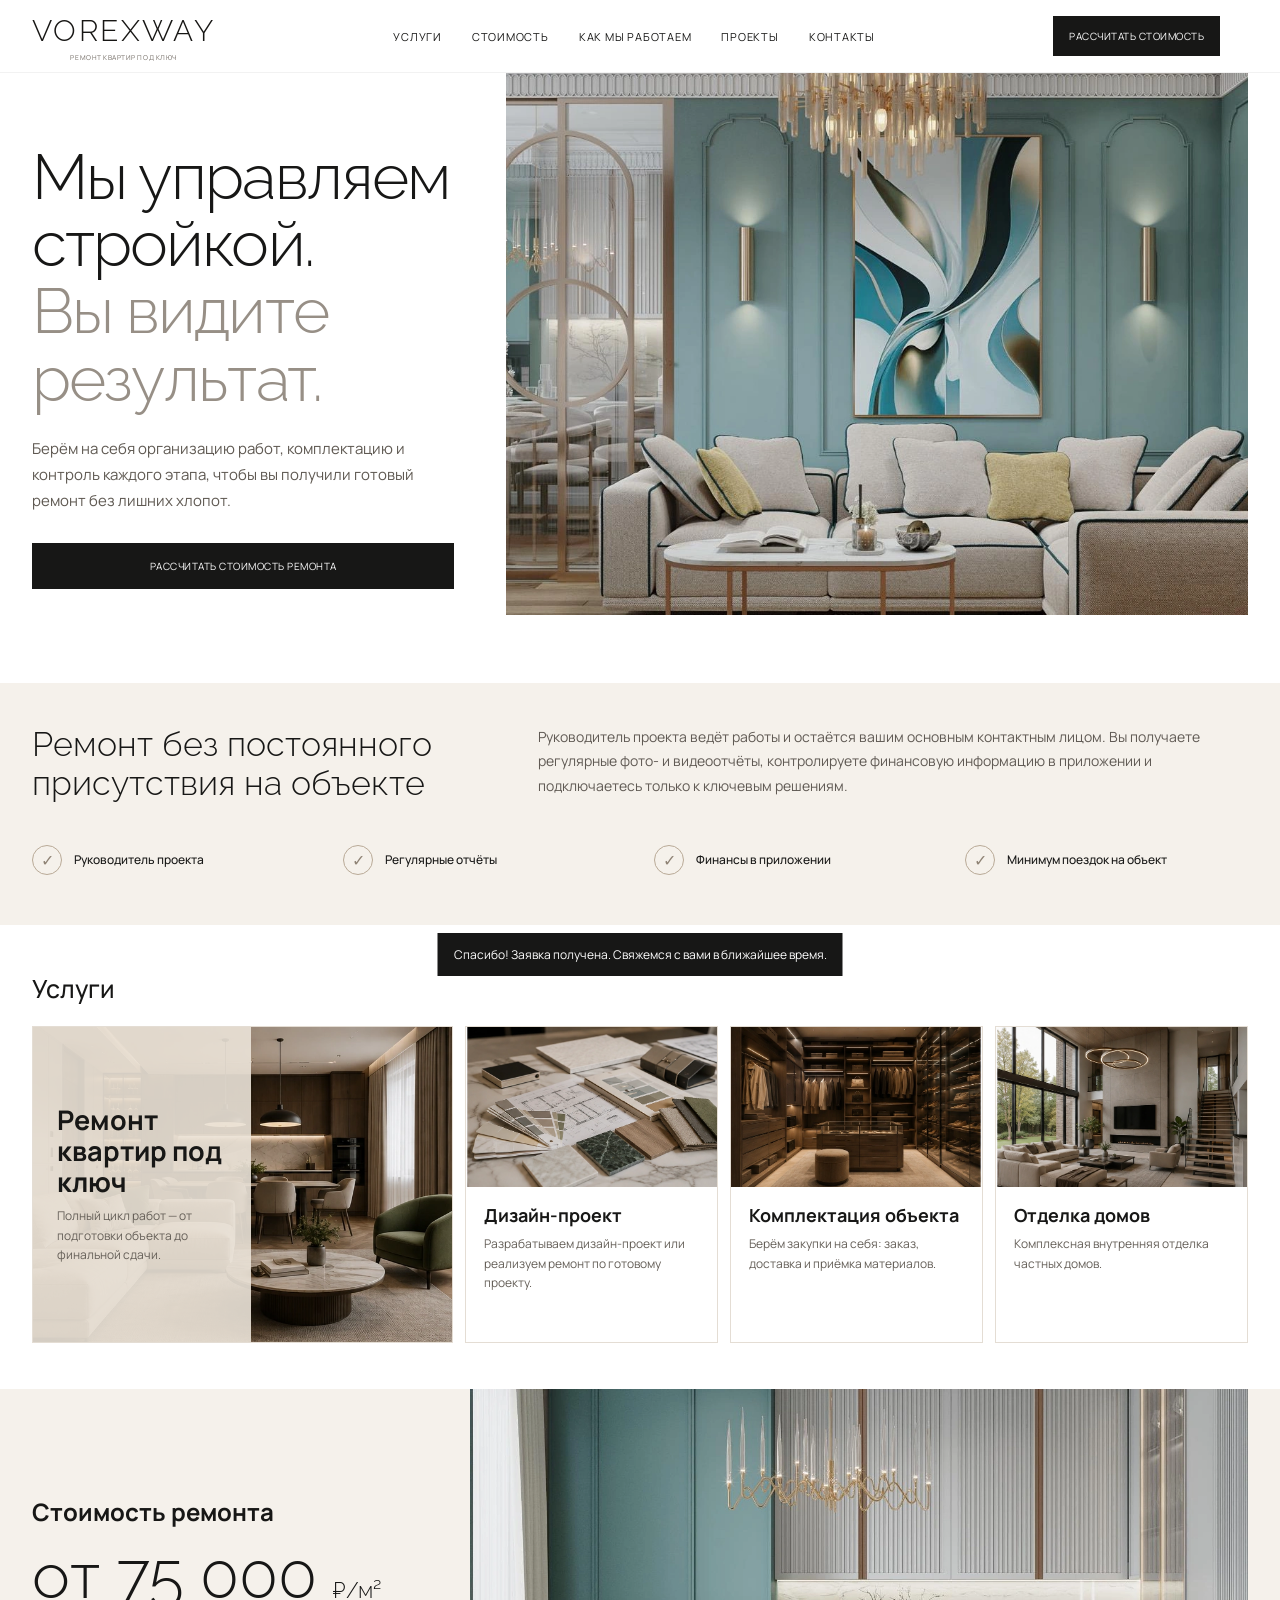
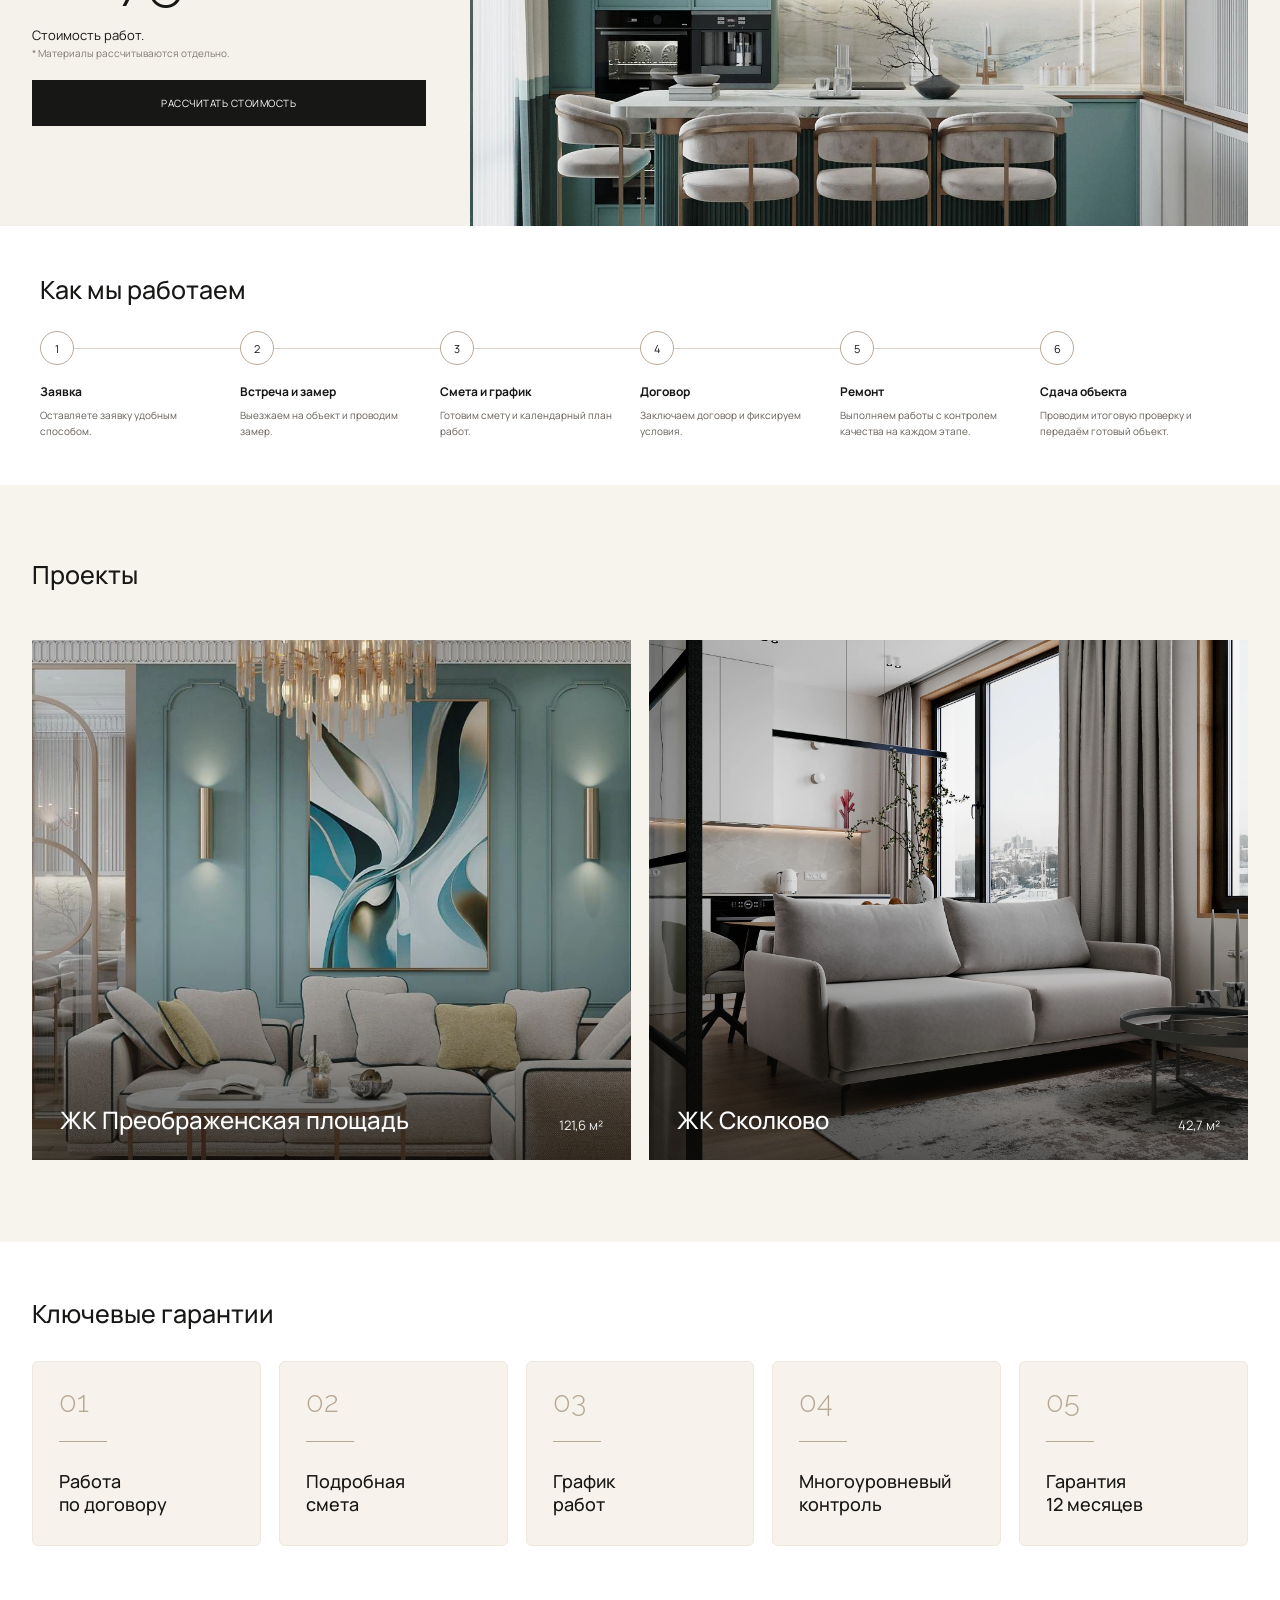
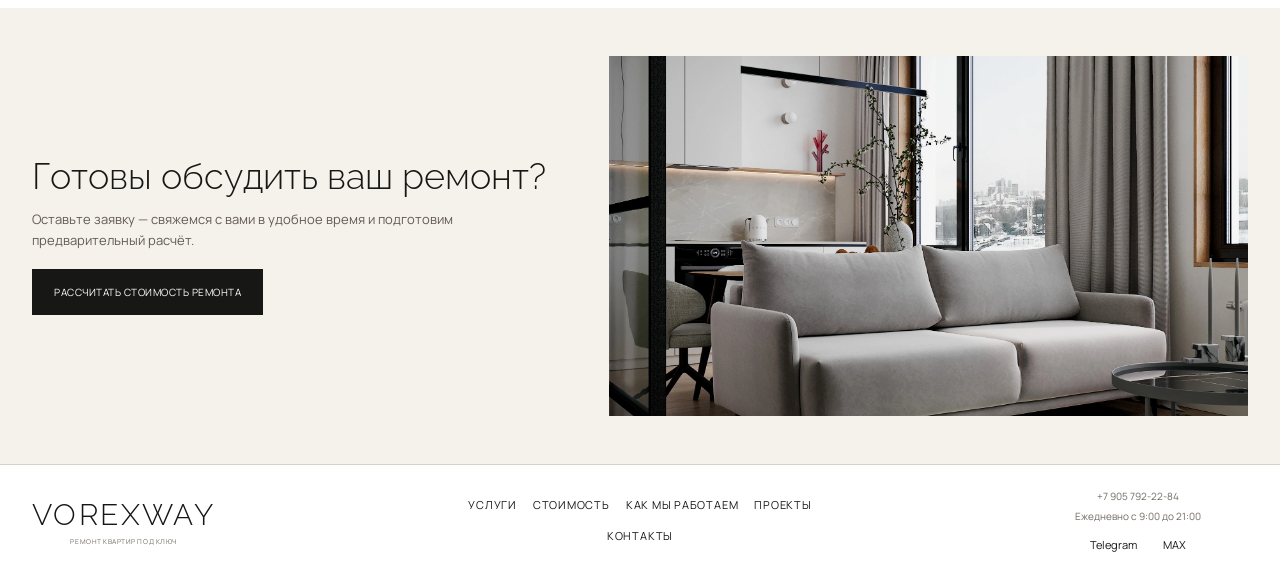
==== public/index.html @ d62a1b57 "Добавил ссылки телефона и Telegram»" ====
<!DOCTYPE html>

<html lang="ru">
<head>
<meta charset="utf-8"/>
<meta content="width=device-width,initial-scale=1" name="viewport"/>
<meta content="VOREXWAY — ремонт квартир под ключ в Москве." name="description"/>
<title>VOREXWAY — ремонт квартир под ключ</title>
<link href="https://fonts.googleapis.com" rel="preconnect"/>
<link crossorigin="" href="https://fonts.gstatic.com" rel="preconnect"/>
<link href="https://fonts.googleapis.com/css2?family=Manrope:wght@400;500;600&amp;family=Raleway:wght@300;400&amp;display=swap" rel="stylesheet"/>
<link href="styles.css" rel="stylesheet"/>
<script defer="True" src="https://challenges.cloudflare.com/turnstile/v0/api.js"></script><script defer="True" src="config.js"></script></head>
<body>
<header class="topbar">
<div class="container topbar__inner">
<a class="brand" href="#top"><span class="brand__name">VOREXWAY</span><span class="brand__tagline">РЕМОНТ КВАРТИР ПОД КЛЮЧ</span></a>
<nav class="nav">
<a href="#services">Услуги</a>
<a href="#price">Стоимость</a>
<a href="#process">Как мы работаем</a>
<a href="#projects">Проекты</a>
<a href="#contacts">Контакты</a>
</nav>
<button class="btn btn--compact js-open">Рассчитать стоимость</button>
<button aria-label="Открыть меню" class="burger" id="burger"><span></span><span></span></button>
</div>
</header>
<div class="mobile-menu" id="mobileMenu">
<div class="mobile-menu__head">
<div class="brand"><span class="brand__name">VOREXWAY</span><span class="brand__tagline">РЕМОНТ КВАРТИР ПОД КЛЮЧ</span></div>
<button class="x" id="closeMenu">×</button>
</div>
<nav>
<a href="#services">Услуги</a>
<a href="#price">Стоимость</a>
<a href="#process">Как мы работаем</a>
<a href="#projects">Проекты</a>
<a href="#contacts">Контакты</a>
</nav>
<button class="btn js-open">Рассчитать стоимость</button>
</div>
<main id="top">
<section class="hero">
<div class="container hero__grid">
<div class="hero__copy">
<h1>Мы управляем стройкой.<span>Вы видите результат.</span></h1>
<p>Берём на себя организацию работ, комплектацию и контроль каждого этапа, чтобы вы получили готовый ремонт без лишних хлопот.</p>
<button class="btn js-open">Рассчитать стоимость ремонта</button>
</div>
<div class="hero__image"><img alt="Интерьер проекта ЖК Преображенская площадь" src="assets/site/hero-project.webp"/></div>
</div>
</section>
<section class="presence">
<div class="container">
<div class="presence__top">
<h2>Ремонт без постоянного присутствия на объекте</h2>
<p>Руководитель проекта ведёт работы и остаётся вашим основным контактным лицом. Вы получаете регулярные фото- и видеоотчёты, контролируете финансовую информацию в приложении и подключаетесь только к ключевым решениям.</p>
</div>
<div class="presence__items">
<div><span>✓</span><b>Руководитель проекта</b></div>
<div><span>✓</span><b>Регулярные отчёты</b></div>
<div><span>✓</span><b>Финансы в приложении</b></div>
<div><span>✓</span><b>Минимум поездок на объект</b></div>
</div>
</div>
</section>
<section class="section section--white" id="services">
<div class="container">
<h2 class="section-title">Услуги</h2>
<div class="services">
<article class="service service--main">
<img alt="" loading="lazy" src="assets/services/remont-pod-klyuch.webp"/>
<div class="service__overlay">
<h3>Ремонт квартир под ключ</h3>
<p>Полный цикл работ — от подготовки объекта до финальной сдачи.</p>
</div>
</article>
<article class="service">
<img alt="" loading="lazy" src="assets/services/design-project.webp"/>
<div class="service__body">
<h3>Дизайн-проект</h3>
<p>Разрабатываем дизайн-проект или реализуем ремонт по готовому проекту.</p>
</div>
</article>
<article class="service">
<img alt="" loading="lazy" src="assets/services/komplektaciya.webp"/>
<div class="service__body">
<h3>Комплектация объекта</h3>
<p>Берём закупки на себя: заказ, доставка и приёмка материалов.</p>
</div>
</article>
<article class="service">
<img alt="" loading="lazy" src="assets/services/otdelka-domov.webp"/>
<div class="service__body">
<h3>Отделка домов</h3>
<p>Комплексная внутренняя отделка частных домов.</p>
</div>
</article>
</div>
</div>
</section>
<section class="price" id="price">
<div class="container price__grid">
<div class="price__copy">
<h2>Стоимость ремонта</h2>
<div class="price__value">от 75 000 <span>₽/м²</span></div>
<p>Стоимость работ.</p>
<small>* Материалы рассчитываются отдельно.</small>
<button class="btn js-open">Рассчитать стоимость</button>
</div>
<div class="price__image"><img alt="Кухня проекта ЖК Преображенская площадь" src="assets/site/price-project.webp"/></div>
</div>
</section>
<section class="section section--white" id="process">
<div class="container">
<h2 class="section-title">Как мы работаем</h2>
<div class="steps">
<article><span>1</span><h3>Заявка</h3><p>Оставляете заявку удобным способом.</p></article>
<article><span>2</span><h3>Встреча и замер</h3><p>Выезжаем на объект и проводим замер.</p></article>
<article><span>3</span><h3>Смета и график</h3><p>Готовим смету и календарный план работ.</p></article>
<article><span>4</span><h3>Договор</h3><p>Заключаем договор и фиксируем условия.</p></article>
<article><span>5</span><h3>Ремонт</h3><p>Выполняем работы с контролем качества на каждом этапе.</p></article>
<article><span>6</span><h3>Сдача объекта</h3><p>Проводим итоговую проверку и передаём готовый объект.</p></article>
</div>
</div>
</section>
<section class="projects projects-v7" id="projects">
<div class="container">
<div class="projects__head projects-v7__head">
<h2 class="section-title">Проекты</h2>
</div>
<div class="project-grid-v7">
<button aria-label="Открыть проект ЖК Преображенская площадь" class="project-card-v7 js-project" data-project="preobrazhenskaya">
<img alt="ЖК Преображенская площадь — гостиная" src="assets/projects/preobrazhenskaya/01.webp"/>
<span class="project-card-v7__shade"></span>
<span class="project-card-v7__caption">
<strong>ЖК Преображенская площадь</strong>
<span>121,6 м²</span>
</span>
</button>
<button aria-label="Открыть проект ЖК Сколково" class="project-card-v7 js-project" data-project="skolkovo">
<img alt="ЖК Сколково — интерьер" src="assets/projects/skolkovo/01.webp"/>
<span class="project-card-v7__shade"></span>
<span class="project-card-v7__caption">
<strong>ЖК Сколково</strong>
<span>42,7 м²</span>
</span>
</button>
</div>
</div>
</section>
<section class="guarantees">
<div class="container">
<h2 class="section-title">Ключевые гарантии</h2>
<div class="guarantees__cards">
<article class="guarantee-card">
<span class="guarantee-card__num">01</span>
<span class="guarantee-card__line"></span>
<h3>Работа<br/>по договору</h3>
</article>
<article class="guarantee-card">
<span class="guarantee-card__num">02</span>
<span class="guarantee-card__line"></span>
<h3>Подробная<br/>смета</h3>
</article>
<article class="guarantee-card">
<span class="guarantee-card__num">03</span>
<span class="guarantee-card__line"></span>
<h3>График<br/>работ</h3>
</article>
<article class="guarantee-card">
<span class="guarantee-card__num">04</span>
<span class="guarantee-card__line"></span>
<h3>Многоуровневый<br/>контроль</h3>
</article>
<article class="guarantee-card">
<span class="guarantee-card__num">05</span>
<span class="guarantee-card__line"></span>
<h3>Гарантия<br/>12 месяцев</h3>
</article>
</div>
</div>
</section>
<section class="final">
<div class="container final__grid">
<div>
<h2>Готовы обсудить ваш ремонт?</h2>
<p>Оставьте заявку — свяжемся с вами в удобное время и подготовим предварительный расчёт.</p>
<button class="btn js-open">Рассчитать стоимость ремонта</button>
</div>
<div><img alt="Интерьер проекта ЖК Сколково" src="assets/site/final-project.webp"/></div>
</div>
</section>
</main>
<footer id="contacts">
<div class="container footer__grid">
<div class="brand"><span class="brand__name">VOREXWAY</span><span class="brand__tagline">РЕМОНТ КВАРТИР ПОД КЛЮЧ</span></div>
<nav class="footer-nav">
<a href="#services">Услуги</a>
<a href="#price">Стоимость</a>
<a href="#process">Как мы работаем</a>
<a href="#projects">Проекты</a>
<a href="#contacts">Контакты</a>
</nav>
<div class="footer-contact">
<a href="tel:+79057922284">+7 905 792-22-84</a>
<span>Ежедневно с 9:00 до 21:00</span>
<div>
<a href="https://t.me/morozov_eg" target="_blank" rel="noopener noreferrer">Telegram</a>
<span>MAX</span>
</div>
</div>
</div>
</footer>
<button class="mobile-fixed js-open">Рассчитать стоимость</button>
<div aria-hidden="true" class="project-viewer" id="projectViewer">
<div class="project-viewer__overlay js-project-close"></div>
<div class="project-viewer__panel">
<button aria-label="Закрыть" class="project-viewer__close js-project-close">×</button>
<div class="project-viewer__meta">
<div>
<span class="project-viewer__eyebrow">Проект VOREXWAY</span>
<h2 id="projectViewerTitle"></h2>
</div>
<span class="project-viewer__area" id="projectViewerArea"></span>
</div>
<div class="project-viewer__stage">
<button aria-label="Предыдущее фото" class="project-viewer__arrow project-viewer__arrow--prev" id="projectPrev">←</button>
<img alt="" id="projectViewerImg" src=""/>
<button aria-label="Следующее фото" class="project-viewer__arrow project-viewer__arrow--next" id="projectNext">→</button>
</div>
<div class="project-viewer__thumbs" id="projectViewerThumbs"></div>
</div>
</div>
<div class="modal" id="modal">
<div class="modal__overlay js-close"></div>
<div class="modal__panel">
<button class="x js-close">×</button>
<h2>Рассчитать стоимость</h2>
<form id="form"><input autocomplete="name" inputmode="text" maxlength="80" name="name" placeholder="Имя" required="True"/><input autocomplete="tel" inputmode="tel" maxlength="30" name="phone" placeholder="Телефон" required="True"/><input inputmode="decimal" maxlength="20" name="area" placeholder="Площадь объекта"/><select name="objectType"><option value="Новостройка">Новостройка</option><option value="Вторичное жильё">Вторичное жильё</option><option value="Частный дом">Частный дом</option><option value="Другое">Другое</option></select><textarea maxlength="1000" name="comment" placeholder="Комментарий"></textarea><div aria-hidden="true" class="form-hp"><input autocomplete="off" name="company" tabindex="-1" type="text"/></div><div class="turnstile-wrap" id="turnstile-container"></div><label class="consent"><input name="consent" required="True" type="checkbox"/><span>Я согласен на <a href="privacy.html" rel="noopener" target="_blank">обработку персональных данных</a></span></label><div aria-live="polite" class="form-status" id="formStatus" role="status"></div><button class="btn" type="submit">Отправить заявку</button></form>
</div>
</div>
<div class="toast" id="toast">Спасибо! Заявка получена. Свяжемся с вами в ближайшее время.</div>
<script src="script.js"></script>
</body>
</html>
---- public/styles.css ----
:root{
  --white:#fff;
  --cream:#f5f1eb;
  --line:#d8d1c8;
  --text:#171716;
  --muted:#6d665f;
  --accent:#b9aa97;
}
*{box-sizing:border-box}
html{scroll-behavior:smooth}
body{margin:0;font-family:Manrope,Arial,sans-serif;color:var(--text);background:#fff}
a{text-decoration:none;color:inherit}
button,input,select,textarea{font:inherit}
button{cursor:pointer}
img{display:block;width:100%}
.container{width:min(1220px,calc(100% - 64px));margin:0 auto}
.topbar{position:sticky;top:0;z-index:30;background:rgba(255,255,255,.97);border-bottom:1px solid rgba(0,0,0,.05)}
.topbar__inner{height:72px;display:grid;grid-template-columns:auto 1fr auto auto;gap:28px;align-items:center}
.brand{font-family:Raleway,sans-serif;font-size:20px;font-weight:300;letter-spacing:.18em;line-height:1}
.brand span{display:block;font-family:Manrope,sans-serif;font-size:7px;letter-spacing:.12em;color:#7b746d;margin-top:6px}
.nav{display:flex;justify-content:center;gap:30px}
.nav a,.footer-nav a{font-size:11px;text-transform:uppercase;letter-spacing:.07em}
.btn{background:#171716;color:#fff;border:0;min-height:46px;padding:0 22px;text-transform:uppercase;font-size:10px;letter-spacing:.05em}
.btn--compact{min-height:40px;padding:0 16px}
.burger{display:none;background:none;border:0}.burger span{display:block;width:23px;height:1px;background:#171716;margin:6px 0}

.hero{background:#fff}
.hero__grid{display:grid;grid-template-columns:.78fr 1.22fr;min-height:560px}
.hero__copy{padding:70px 52px 60px 0;display:flex;flex-direction:column;justify-content:center}
.hero h1,.presence h2,.final h2{font-family:Raleway,sans-serif;font-weight:300}
.hero h1{font-size:clamp(50px,5vw,76px);line-height:1.05;letter-spacing:-.03em;margin:0 0 24px}
.hero h1 span{display:block;color:#978f86}
.hero p{font-size:15px;line-height:1.75;color:#5f5952;max-width:520px;margin:0 0 28px}
.hero__image img{height:560px;object-fit:cover}

.presence{background:var(--cream);padding:42px 0 36px}
.presence__top{display:grid;grid-template-columns:.75fr 1.25fr;gap:80px}
.presence h2{font-size:34px;line-height:1.15;margin:0}
.presence__top p{font-size:14px;line-height:1.75;color:#605a54;margin:0}
.presence__items{display:grid;grid-template-columns:repeat(4,1fr);margin-top:28px}
.presence__items>div{display:flex;align-items:center;gap:12px;padding:12px 24px 12px 0;border-right:1px solid var(--line)}
.presence__items>div:last-child{border-right:0}
.presence__items span{width:30px;height:30px;border-radius:50%;border:1px solid var(--accent);display:flex;align-items:center;justify-content:center;color:#8e8274}
.presence__items b{font-size:12px;font-weight:500}

.section{padding:46px 0}
.section--white{background:#fff}
.section-title{font-size:25px;font-weight:500;margin:0 0 20px}
.services{display:grid;grid-template-columns:1.25fr .75fr .75fr .75fr;gap:12px}
.service{border:1px solid #e4ddd4;background:#fff;min-height:315px;overflow:hidden}
.service img{height:160px;object-fit:cover}
.service__body{padding:18px}
.service h3{font-size:18px;line-height:1.15;margin:0 0 9px}
.service p{font-size:12px;line-height:1.6;color:#655f58;margin:0}
.service--main{position:relative}
.service--main img{height:315px}
.service__overlay{position:absolute;left:0;top:0;bottom:0;width:52%;background:rgba(235,228,217,.9);padding:24px;display:flex;flex-direction:column;justify-content:center}
.service__overlay h3{font-size:27px}

.price{background:var(--cream)}
.price__grid{display:grid;grid-template-columns:.72fr 1.28fr}
.price__copy{padding:52px 44px 46px 0;display:flex;flex-direction:column;justify-content:center}
.price__copy h2{font-size:24px;margin:0 0 16px}
.price__value{font-family:Raleway,sans-serif;font-size:clamp(54px,5vw,78px);font-weight:300;line-height:1}
.price__value span{font-size:.35em}
.price__copy p{margin:18px 0 2px;font-size:13px}
.price__copy small{font-size:10px;color:#827b74;margin-bottom:20px}
.price__image img{height:360px;object-fit:cover}

.steps{display:grid;grid-template-columns:repeat(6,1fr);position:relative;padding-top:4px}
.steps:before{content:"";position:absolute;top:20px;left:1%;right:1%;height:1px;background:var(--line)}
.steps article{position:relative;padding-right:16px}
.steps article>span{position:relative;z-index:2;width:34px;height:34px;border-radius:50%;border:1px solid var(--accent);background:#fff;display:flex;align-items:center;justify-content:center;margin-bottom:18px;font-size:11px}
.steps h3{font-size:12px;margin:0 0 8px}
.steps p{font-size:10px;line-height:1.55;color:#655f58;margin:0}

.projects{background:var(--cream);padding:46px 0}
.projects__head{display:flex;justify-content:space-between;align-items:flex-end;margin-bottom:16px}
.tabs{display:flex;gap:4px}.tab{border:0;background:none;padding:8px 12px;font-size:11px;color:#7b746d;border-bottom:1px solid transparent}.tab.active{color:#171716;border-color:#171716}
.gallery{display:grid;grid-template-columns:1.35fr .95fr;gap:12px}
.gallery__main{position:relative;border:0;padding:0;background:none;min-height:430px;overflow:hidden}
.gallery__main img{height:100%;object-fit:cover}
.gallery__main:after{content:"";position:absolute;inset:0;background:linear-gradient(180deg,transparent 62%,rgba(0,0,0,.52))}
.gallery__caption{position:absolute;z-index:2;left:18px;bottom:16px;color:#fff;text-align:left}
.gallery__caption strong,.gallery__caption span{display:block}.gallery__caption strong{font-size:17px}.gallery__caption span{font-size:11px}
.gallery__thumbs{display:grid;grid-template-columns:1fr 1fr;grid-template-rows:1fr 1fr;gap:12px}
.thumb{position:relative;border:0;padding:0;background:none;overflow:hidden}
.thumb img{height:100%;object-fit:cover}
.thumb__label{position:absolute;left:12px;bottom:10px;color:#fff;text-align:left;text-shadow:0 1px 8px rgba(0,0,0,.4)}
.thumb__label strong,.thumb__label span{display:block}.thumb__label strong{font-size:12px}.thumb__label span{font-size:10px}

.guarantees{background:#fff;padding:22px 0 30px}
.guarantees__row{display:grid;grid-template-columns:repeat(5,1fr);border-top:1px solid var(--line);border-bottom:1px solid var(--line)}
.guarantees__row div{padding:14px 18px;text-align:center;border-right:1px solid var(--line);font-size:11px}
.guarantees__row div:last-child{border-right:0}

.final{background:var(--cream)}
.final__grid{display:grid;grid-template-columns:.72fr 1.28fr;align-items:center}
.final__grid>div:first-child{padding:40px 40px 40px 0}
.final h2{font-size:36px;line-height:1.1;margin:0 0 12px}.final p{font-size:13px;line-height:1.65;color:#625c55;margin:0 0 18px}.final img{height:250px;object-fit:cover}

footer{background:#fff;border-top:1px solid var(--line);padding:24px 0 28px}
.footer__grid{display:grid;grid-template-columns:1fr 1fr 1fr;gap:30px;align-items:start}
.footer-nav{display:flex;justify-content:center;gap:16px;flex-wrap:wrap}
.footer-contact{display:flex;flex-direction:column;align-items:flex-end;gap:4px;font-size:10px;color:#716a63}
.footer-contact .phone{font-size:16px;color:#171716;font-weight:500;letter-spacing:.01em}
.footer-contact div{display:flex;gap:14px;margin-top:4px;font-size:11px;color:#171716}

.mobile-menu{position:fixed;inset:0;z-index:60;background:var(--cream);padding:24px;transform:translateY(-100%);transition:.3s;display:flex;flex-direction:column}
.mobile-menu.open{transform:none}.mobile-menu__head{display:flex;justify-content:space-between;align-items:center}.mobile-menu nav{display:flex;flex-direction:column;gap:20px;margin:60px 0 28px}.mobile-menu nav a{font-family:Raleway,sans-serif;font-size:34px}.x{border:0;background:none;font-size:34px}
.modal{display:none;position:fixed;inset:0;z-index:80}.modal.open{display:block}.modal__overlay{position:absolute;inset:0;background:rgba(0,0,0,.42);backdrop-filter:blur(5px)}.modal__panel{position:absolute;right:0;top:0;height:100%;width:min(520px,100%);background:#fff;padding:48px 36px;overflow:auto}.modal__panel h2{font-family:Raleway,sans-serif;font-weight:300;font-size:42px;margin:0 0 24px}.modal__panel .x{position:absolute;right:16px;top:10px}.modal form{display:grid;gap:12px}.modal input,.modal select,.modal textarea{border:1px solid var(--line);background:var(--cream);padding:13px;outline:none}.modal textarea{min-height:110px}
.toast{position:fixed;left:50%;bottom:24px;transform:translate(-50%,100px);background:#171716;color:#fff;padding:13px 16px;font-size:12px;z-index:90;transition:.3s}.toast.show{transform:translate(-50%,0)}
.mobile-fixed{display:none}

@media(max-width:980px){
  .container{width:min(100% - 32px,900px)}
  .topbar__inner{grid-template-columns:auto 1fr auto}
  .nav,.topbar .btn{display:none}.burger{display:block;justify-self:end}
  .hero__grid,.presence__top,.price__grid,.final__grid{grid-template-columns:1fr}
  .hero__copy{padding:48px 0 36px}.hero__image img{height:430px}
  .presence__items{grid-template-columns:1fr 1fr}.presence__items>div:nth-child(even){border-right:0}
  .services{grid-template-columns:1fr 1fr}.service--main{grid-column:1/-1}
  .steps{grid-template-columns:repeat(3,1fr);gap:26px 12px}.steps:before{display:none}
  .gallery{grid-template-columns:1fr}.gallery__thumbs{grid-template-columns:repeat(3,1fr);grid-template-rows:none}.thumb{min-height:150px}
  .guarantees__row{grid-template-columns:1fr 1fr}.guarantees__row div:nth-child(even){border-right:0}.guarantees__row div:last-child{grid-column:1/-1}
  .footer__grid{grid-template-columns:1fr}.footer-nav{justify-content:flex-start}.footer-contact{align-items:flex-start}
}
@media(max-width:640px){
  .container{width:calc(100% - 28px)}
  .topbar__inner{height:64px}.brand{font-size:17px}
  .hero h1{font-size:44px}.hero p{font-size:14px}.hero .btn{width:100%}.hero__image img{height:340px}
  .presence{padding:38px 0}.presence h2{font-size:34px}.presence__top{gap:20px}.presence__items{grid-template-columns:1fr}.presence__items>div{border-right:0}
  .services{grid-template-columns:1fr}.service__overlay{width:68%}.service--main img{height:400px}
  .price__copy{padding:40px 0}.price__image img{height:280px}
  .steps{grid-template-columns:1fr 1fr}
  .projects__head{align-items:flex-start;flex-direction:column;gap:12px}.tabs{width:100%}.tab{flex:1}
  .gallery__main{min-height:390px}.gallery__thumbs{display:flex;overflow-x:auto;scroll-snap-type:x mandatory}.thumb{min-width:72%;height:160px;scroll-snap-align:start}
  .guarantees__row{grid-template-columns:1fr}.guarantees__row div{border-right:0}.guarantees__row div:last-child{grid-column:auto}
  .final__grid>div:first-child{padding:36px 0}.final h2{font-size:36px}.final img{height:250px}
  footer{padding-bottom:86px}
  .mobile-fixed{display:block;position:fixed;left:14px;right:14px;bottom:14px;z-index:40;width:calc(100% - 28px);box-shadow:0 8px 24px rgba(0,0,0,.12)}
}


/* Final polish: footer alignment */
.footer-contact{
  align-items:center;
  justify-self:end;
  text-align:center;
  min-width:220px;
  gap:7px;
}
.footer-contact .phone{
  font-size:15px;
  line-height:1.2;
  font-weight:500;
  letter-spacing:0;
}
.footer-contact>span{
  font-size:10px;
  line-height:1.4;
}
.footer-contact div{
  justify-content:center;
  gap:24px;
  width:100%;
  margin-top:6px;
}

/* Final polish: presence facts equal geometry */
.presence__items{
  grid-template-columns:repeat(4,minmax(0,1fr));
}
.presence__items>div{
  position:relative;
  border-right:0;
  padding:12px 26px;
  min-height:58px;
}
.presence__items>div:not(:last-child)::after{
  content:"";
  position:absolute;
  top:8px;
  right:0;
  bottom:8px;
  width:1px;
  background:var(--line);
}
.presence__items span{
  flex:0 0 30px;
}

/* Final polish: process line joins circles cleanly */
.steps{
  --circle:34px;
  column-gap:0;
}
.steps::before{
  display:none;
}
.steps article{
  position:relative;
  padding:0 22px 0 0;
}
.steps article:not(:last-child)::after{
  content:"";
  position:absolute;
  z-index:0;
  top:calc(var(--circle) / 2);
  left:calc(var(--circle) / 2);
  right:calc(-1 * var(--circle) / 2);
  height:1px;
  background:var(--line);
}
.steps article>span{
  position:relative;
  z-index:2;
  background:#fff;
}
.steps article:last-child::after{display:none}

/* Final polish: 1 large + 2 small projects */
.gallery{
  grid-template-columns:1.55fr .65fr;
}
.gallery__thumbs{
  grid-template-columns:1fr;
  grid-template-rows:1fr 1fr;
}
.thumb{
  min-height:0;
}

@media(max-width:980px){
  .footer-contact{
    justify-self:start;
    align-items:flex-start;
    text-align:left;
  }
  .footer-contact div{justify-content:flex-start}
  .presence__items>div:nth-child(even)::after{display:none}
  .gallery__thumbs{
    grid-template-columns:1fr 1fr;
    grid-template-rows:none;
  }
}
@media(max-width:640px){
  .presence__items>div::after{display:none!important}
  .steps article{
    padding-right:12px;
  }
  .steps article::after{display:none!important}
  .gallery__thumbs{
    display:flex;
    overflow-x:auto;
    scroll-snap-type:x mandatory;
  }
  .thumb{
    min-width:78%;
    height:170px;
    scroll-snap-align:start;
  }
  .footer-contact{
    align-items:flex-start;
    text-align:left;
    min-width:0;
  }
}

.gallery .gallery__thumbs{
  display:grid;
  grid-template-columns:1fr;
  grid-template-rows:1fr 1fr;
  gap:12px;
}
@media(max-width:980px){
  .gallery .gallery__thumbs{
    grid-template-columns:1fr 1fr;
    grid-template-rows:none;
  }
}
@media(max-width:640px){
  .gallery .gallery__thumbs{
    display:flex;
  }
}


/* ===== Guarantees: approved card design ===== */
.guarantees{
  background:#fff;
  padding:54px 0 62px;
}
.guarantees .section-title{
  margin-bottom:30px;
}
.guarantees__cards{
  display:grid;
  grid-template-columns:repeat(5,minmax(0,1fr));
  gap:18px;
}
.guarantee-card{
  background:#f7f2ec;
  border:1px solid #eee7de;
  min-height:185px;
  padding:26px 26px 24px;
  border-radius:6px;
  transition:background-color .2s ease, transform .2s ease;
}
.guarantee-card:hover{
  background:#f3ece3;
  transform:translateY(-2px);
}
.guarantee-card__num{
  display:block;
  font-family:Raleway,sans-serif;
  font-size:29px;
  font-weight:300;
  color:#b7a894;
  line-height:1;
}
.guarantee-card__line{
  display:block;
  width:48px;
  height:1px;
  background:#b7a894;
  margin:24px 0 28px;
}
.guarantee-card h3{
  margin:0;
  font-size:18px;
  line-height:1.28;
  font-weight:500;
}

/* Remove old table-like guarantees styles */
.guarantees__row{display:none!important}

/* ===== Final footer polish ===== */
.footer__grid{
  align-items:center;
}
.footer-nav{
  align-self:center;
}
.footer-contact{
  align-items:center!important;
  text-align:center!important;
  justify-self:end!important;
  min-width:220px;
}
.footer-contact .phone{
  font-size:15px!important;
  font-weight:500;
  line-height:1.15;
}
.footer-contact>span{
  font-size:10px;
  line-height:1.35;
}
.footer-contact div{
  display:flex;
  justify-content:center!important;
  gap:26px!important;
  width:100%;
}

/* ===== Presence divider correction ===== */
.presence__items{
  grid-template-columns:repeat(4,minmax(0,1fr))!important;
}
.presence__items>div{
  position:relative;
  border-right:0!important;
  padding:12px 26px 12px 0!important;
}
.presence__items>div:not(:last-child)::after{
  content:"";
  position:absolute;
  right:0;
  top:7px;
  bottom:7px;
  width:1px;
  background:var(--line);
}
.presence__items span{
  flex:0 0 30px;
}

/* ===== Process line correction ===== */
.steps{
  grid-template-columns:repeat(6,minmax(0,1fr))!important;
  position:relative;
  padding-top:4px;
}
.steps::before{
  display:none!important;
}
.steps article{
  position:relative;
  padding-right:20px!important;
}
.steps article:not(:last-child)::after{
  content:"";
  position:absolute;
  z-index:0;
  top:17px;
  left:17px;
  right:-17px;
  height:1px;
  background:var(--line);
}
.steps article>span{
  position:relative;
  z-index:2;
  background:#fff;
}

/* ===== Projects: exactly one large + two small ===== */
.gallery{
  grid-template-columns:1.6fr .7fr!important;
}
.gallery .gallery__thumbs{
  display:grid!important;
  grid-template-columns:1fr!important;
  grid-template-rows:1fr 1fr!important;
  gap:12px!important;
}
.thumb{
  min-height:0!important;
}

/* ===== Responsive ===== */
@media(max-width:980px){
  .guarantees__cards{
    grid-template-columns:repeat(2,minmax(0,1fr));
  }
  .guarantee-card:last-child{
    grid-column:1/-1;
  }
  .footer-contact{
    justify-self:start!important;
    align-items:flex-start!important;
    text-align:left!important;
  }
  .footer-contact div{
    justify-content:flex-start!important;
  }
  .presence__items>div:nth-child(even)::after{
    display:none;
  }
  .gallery .gallery__thumbs{
    grid-template-columns:1fr 1fr!important;
    grid-template-rows:none!important;
  }
}
@media(max-width:640px){
  .guarantees__cards{
    display:flex;
    overflow-x:auto;
    gap:12px;
    scroll-snap-type:x mandatory;
    padding-bottom:4px;
  }
  .guarantee-card{
    min-width:78%;
    scroll-snap-align:start;
  }
  .presence__items>div::after{
    display:none!important;
  }
  .steps article::after{
    display:none!important;
  }
  .gallery .gallery__thumbs{
    display:flex!important;
    overflow-x:auto;
    scroll-snap-type:x mandatory;
  }
  .thumb{
    min-width:78%!important;
    height:170px!important;
    scroll-snap-align:start;
  }
  .footer-contact{
    min-width:0;
  }
}


/* Remove vertical divider lines from the presence facts block */
.presence__items>div::after{
  display:none!important;
  content:none!important;
}
.presence__items>div{
  border-right:0!important;
}

/* Refine spacing after removing dividers */
.presence__items{
  column-gap:28px!important;
}
.presence__items>div{
  padding:12px 0!important;
}

/* Header brand alignment fix */
.topbar .brand,
.footer__grid .brand{
  display:inline-flex;
  flex-direction:column;
  align-items:flex-start;
}
.topbar .brand span,
.footer__grid .brand span{
  width:100%;
  text-align:left;
  letter-spacing:.08em!important;
  margin-left:0!important;
}


/* Process section: distribute all six steps across the full content width */
#process .container{
  width:min(1400px,calc(100% - 80px));
}
#process .steps{
  width:100%;
  grid-template-columns:repeat(6,minmax(0,1fr))!important;
}
#process .steps article{
  width:100%;
  padding-right:28px!important;
}
#process .steps article:last-child{
  padding-right:0!important;
}
#process .steps article:not(:last-child)::after{
  left:17px;
  right:-17px;
}
#process .steps h3,
#process .steps p{
  max-width:190px;
}

@media(max-width:980px){
  #process .container{
    width:min(100% - 32px,900px);
  }
}
@media(max-width:640px){
  #process .container{
    width:calc(100% - 28px);
  }
}


/* ===== Projects v7: two real projects ===== */
.projects-v7{
  background:#f7f3ed;
  padding:72px 0 82px;
}
.projects-v7__head{
  align-items:end;
  margin-bottom:28px;
}
.projects-v7__head p{
  margin:0 0 4px;
  color:var(--muted);
  font-size:13px;
}
.project-grid-v7{
  display:grid;
  grid-template-columns:1fr 1fr;
  gap:18px;
}
.project-card-v7{
  appearance:none;
  border:0;
  padding:0;
  margin:0;
  position:relative;
  height:520px;
  overflow:hidden;
  background:#ddd;
  cursor:pointer;
  text-align:left;
}
.project-card-v7 img{
  width:100%;
  height:100%;
  display:block;
  object-fit:cover;
  transition:transform .45s ease;
}
.project-card-v7:hover img{ transform:scale(1.018); }
.project-card-v7__shade{
  position:absolute;
  inset:0;
  background:linear-gradient(to top,rgba(18,17,15,.60) 0%,rgba(18,17,15,.08) 43%,rgba(18,17,15,0) 68%);
}
.project-card-v7__caption{
  position:absolute;
  left:28px;
  right:28px;
  bottom:26px;
  display:flex;
  align-items:flex-end;
  justify-content:space-between;
  gap:20px;
  color:#fff;
}
.project-card-v7__caption strong{
  font-size:24px;
  line-height:1.18;
  font-weight:500;
}
.project-card-v7__caption span{
  font-size:13px;
  white-space:nowrap;
  opacity:.92;
}

/* Project gallery overlay */
.project-viewer{
  position:fixed;
  inset:0;
  z-index:120;
  display:none;
}
.project-viewer.open{display:block}
.project-viewer__overlay{
  position:absolute;
  inset:0;
  background:rgba(18,17,15,.68);
  backdrop-filter:blur(5px);
}
.project-viewer__panel{
  position:absolute;
  inset:28px;
  max-width:1420px;
  margin:auto;
  background:#f7f3ed;
  padding:26px;
  overflow:auto;
}
.project-viewer__close{
  position:absolute;
  z-index:5;
  right:22px;
  top:18px;
  border:0;
  background:transparent;
  font-size:31px;
  font-weight:300;
  cursor:pointer;
  line-height:1;
}
.project-viewer__meta{
  display:flex;
  justify-content:space-between;
  align-items:flex-end;
  gap:30px;
  padding:4px 48px 20px 2px;
}
.project-viewer__eyebrow{
  display:block;
  margin-bottom:6px;
  color:var(--muted);
  font-size:10px;
  letter-spacing:.14em;
  text-transform:uppercase;
}
.project-viewer__meta h2{
  margin:0;
  font-size:32px;
  font-weight:400;
}
.project-viewer__area{
  color:var(--muted);
  font-size:13px;
}
.project-viewer__stage{
  position:relative;
  height:min(68vh,760px);
  min-height:430px;
  background:#ece7e0;
  overflow:hidden;
}
.project-viewer__stage img{
  width:100%;
  height:100%;
  object-fit:contain;
  display:block;
}
.project-viewer__arrow{
  position:absolute;
  z-index:3;
  top:50%;
  transform:translateY(-50%);
  width:44px;
  height:44px;
  border:1px solid rgba(255,255,255,.55);
  background:rgba(20,20,20,.38);
  color:#fff;
  font-size:20px;
  cursor:pointer;
}
.project-viewer__arrow--prev{left:16px}
.project-viewer__arrow--next{right:16px}
.project-viewer__thumbs{
  display:grid;
  grid-template-columns:repeat(6,1fr);
  gap:8px;
  margin-top:10px;
}
.project-viewer__thumbs button{
  border:1px solid transparent;
  padding:0;
  background:transparent;
  height:90px;
  cursor:pointer;
  opacity:.62;
}
.project-viewer__thumbs button.active{
  border-color:#171614;
  opacity:1;
}
.project-viewer__thumbs img{
  width:100%;
  height:100%;
  display:block;
  object-fit:cover;
}
body.project-viewer-open{overflow:hidden}

@media(max-width:980px){
  .projects-v7{padding:56px 0 64px}
  .project-card-v7{height:390px}
  .project-card-v7__caption{
    left:20px; right:20px; bottom:20px;
    display:block;
  }
  .project-card-v7__caption strong{font-size:20px}
  .project-card-v7__caption span{display:block;margin-top:6px}
  .project-viewer__panel{inset:16px;padding:18px}
  .project-viewer__stage{min-height:360px}
}
@media(max-width:640px){
  .projects-v7__head{display:block}
  .projects-v7__head p{margin-top:-10px}
  .project-grid-v7{grid-template-columns:1fr;gap:12px}
  .project-card-v7{height:360px}
  .project-viewer__panel{inset:0;padding:14px}
  .project-viewer__meta{display:block;padding:6px 40px 14px 0}
  .project-viewer__meta h2{font-size:24px}
  .project-viewer__area{display:block;margin-top:6px}
  .project-viewer__stage{height:58vh;min-height:300px}
  .project-viewer__thumbs{
    display:flex;
    overflow-x:auto;
  }
  .project-viewer__thumbs button{
    min-width:104px;
    height:70px;
  }
}


/* ===== v9: real project imagery outside the projects section ===== */
.hero__image img,
.price__image img,
.final img{
  width:100%;
  height:100%;
  display:block;
  object-fit:cover;
}

/* Slightly tune crops for selected real project visuals */
.hero__image img{ object-position:50% 50%; }
.price__image img{ object-position:50% 48%; }
.final img{ object-position:50% 54%; }

/* ===== v9: exact brand/tagline alignment ===== */
.brand{
  display:inline-flex!important;
  flex-direction:column!important;
  align-items:center!important;
  width:max-content;
  line-height:1!important;
  text-align:center!important;
  letter-spacing:0!important;
}
.brand__name{
  display:block;
  font-family:Raleway,sans-serif;
  font-size:20px;
  font-weight:300;
  line-height:1;
  letter-spacing:.18em;
  white-space:nowrap;
}
.brand__tagline{
  display:block;
  width:100%;
  margin-top:7px!important;
  font-family:Manrope,sans-serif;
  font-size:6.6px!important;
  line-height:1.2;
  font-weight:400;
  letter-spacing:.075em!important;
  color:#7b746d;
  text-align:center!important;
  white-space:nowrap;
}
.topbar .brand,
.footer__grid .brand{
  align-items:center!important;
  text-align:center!important;
}
@media(max-width:640px){
  .brand__name{font-size:17px}
  .brand__tagline{font-size:5.8px!important;margin-top:6px!important}
}


/* v10 — stronger VOREXWAY wordmark */
.brand__name{
  font-size:30px!important;
  letter-spacing:.19em!important;
  font-weight:300!important;
}
.brand__tagline{
  font-size:7px!important;
  margin-top:8px!important;
  letter-spacing:.075em!important;
}
@media(max-width:640px){
  .brand__name{font-size:24px!important;}
  .brand__tagline{font-size:6.2px!important;margin-top:7px!important;}
}


/* v11 — create breathing room between hero image and presence section */
.hero__image{
  height:calc(100% - 34px)!important;
  align-self:start!important;
}
.hero{
  padding-bottom:34px!important;
}
@media(max-width:980px){
  .hero__image{height:auto!important;}
  .hero{padding-bottom:26px!important;}
}


/* v12 — compact final CTA image */
.final{
  padding:48px 0!important;
}
.final__grid{
  grid-template-columns:.9fr 1.1fr!important;
  gap:54px!important;
}
.final__grid>div:first-child{
  padding:24px 0!important;
}
.final__grid>div:last-child{
  height:360px!important;
  overflow:hidden!important;
}
.final img{
  width:100%!important;
  height:100%!important;
  object-fit:cover!important;
  object-position:50% 48%!important;
}
@media(max-width:980px){
  .final{padding:0!important;}
  .final__grid{grid-template-columns:1fr!important;gap:0!important;}
  .final__grid>div:first-child{padding:36px 0!important;}
  .final__grid>div:last-child{height:300px!important;}
}


/* v13 — restore original VOREXWAY wordmark treatment */
.brand,
.brand:link,
.brand:visited{
  color:#171614!important;
}
.brand__name{
  color:#171614!important;
  font-family:Raleway,sans-serif!important;
  font-size:30px!important;
  font-weight:300!important;
  line-height:1!important;
  letter-spacing:.22em!important;
  white-space:nowrap!important;
}
.brand__tagline{
  color:#746d66!important;
  font-family:Manrope,sans-serif!important;
  font-size:6.7px!important;
  font-weight:400!important;
  line-height:1.2!important;
  letter-spacing:.09em!important;
  margin-top:8px!important;
  text-align:center!important;
}
@media(max-width:640px){
  .brand__name{font-size:24px!important;letter-spacing:.21em!important;}
  .brand__tagline{font-size:6px!important;margin-top:7px!important;}
}


/* Production lead form security/consent */
.form-hp{
  position:absolute!important;
  left:-10000px!important;
  width:1px!important;
  height:1px!important;
  overflow:hidden!important;
}
.turnstile-wrap{
  min-height:65px;
  margin-top:2px;
}
.consent{
  display:flex;
  align-items:flex-start;
  gap:9px;
  font-size:10px;
  line-height:1.45;
  color:var(--muted);
  cursor:pointer;
}
.consent input{
  width:15px!important;
  height:15px;
  margin:1px 0 0!important;
  flex:0 0 15px;
}
.consent a{
  color:inherit;
  text-decoration:underline;
  text-underline-offset:2px;
}
.form-status{
  min-height:17px;
  font-size:10px;
  line-height:1.4;
  color:#9a3f31;
}
#form .btn:disabled{
  opacity:.6;
  cursor:wait;
}
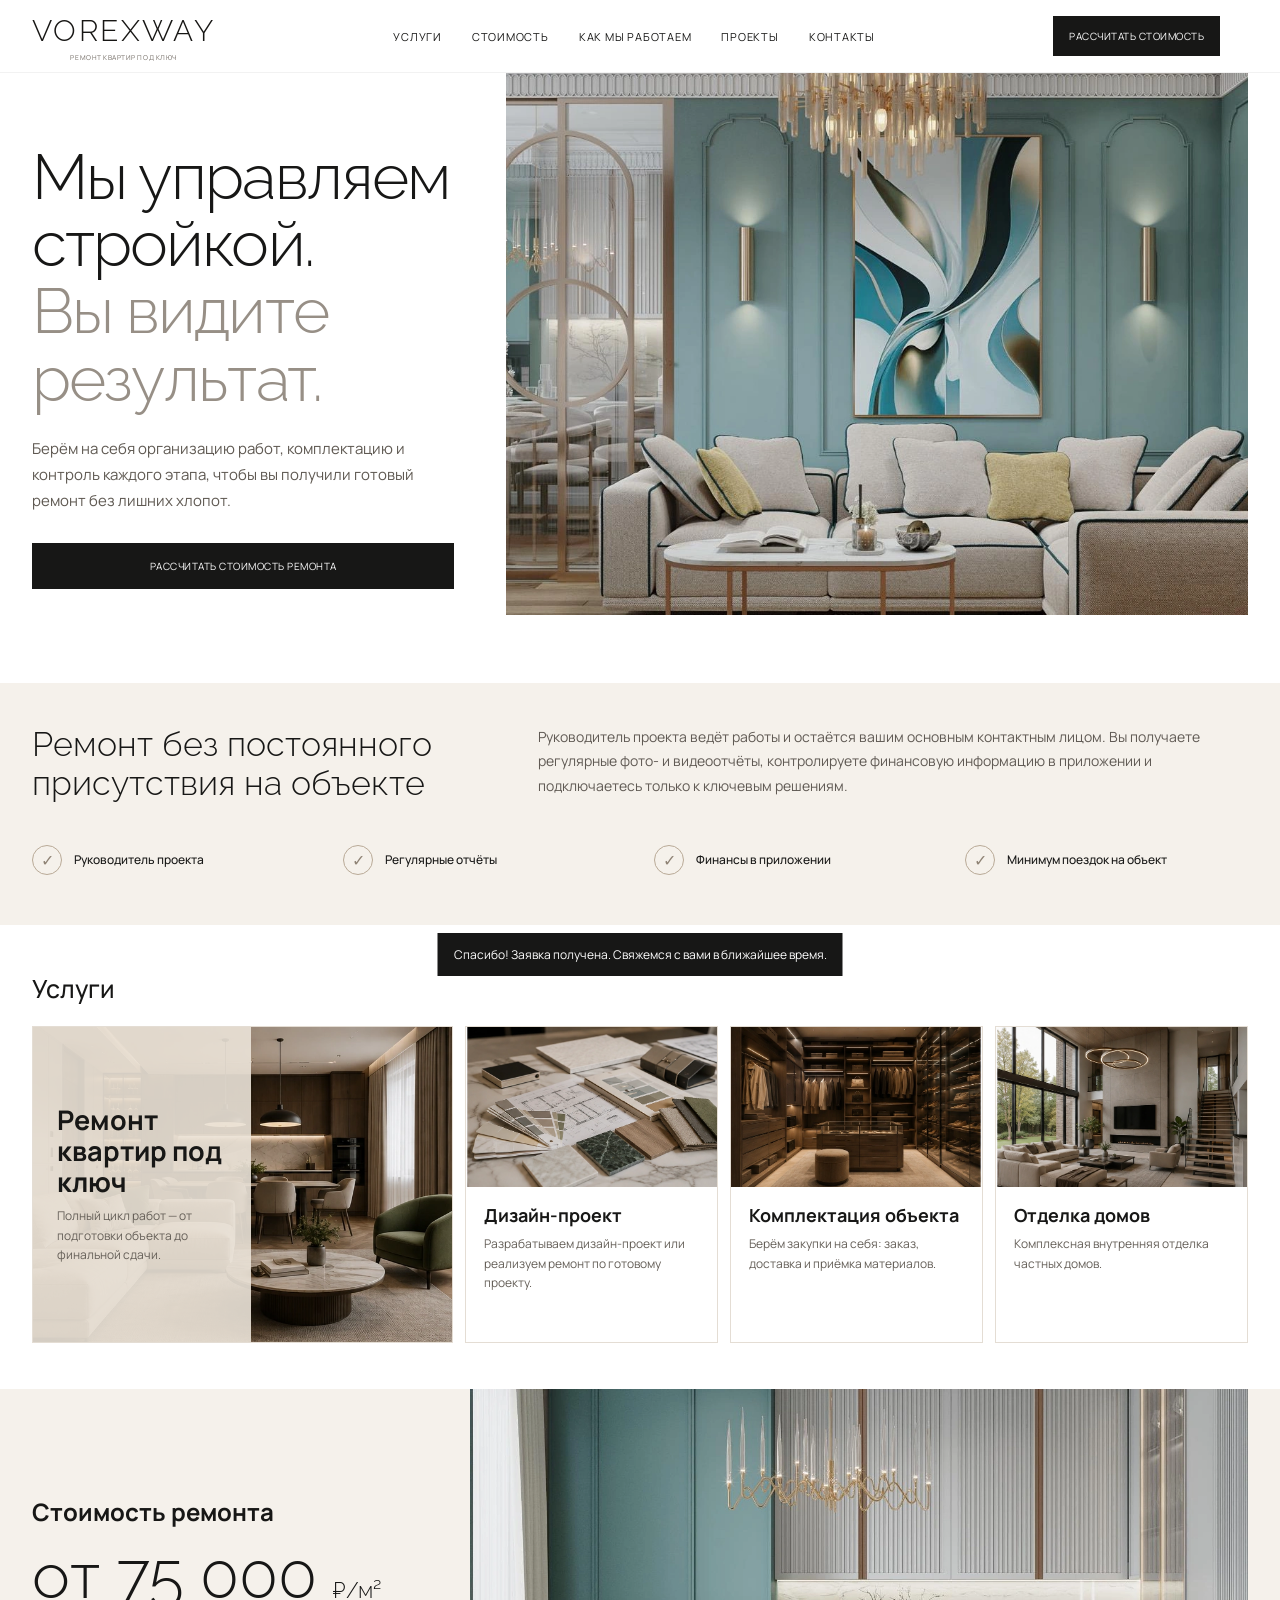
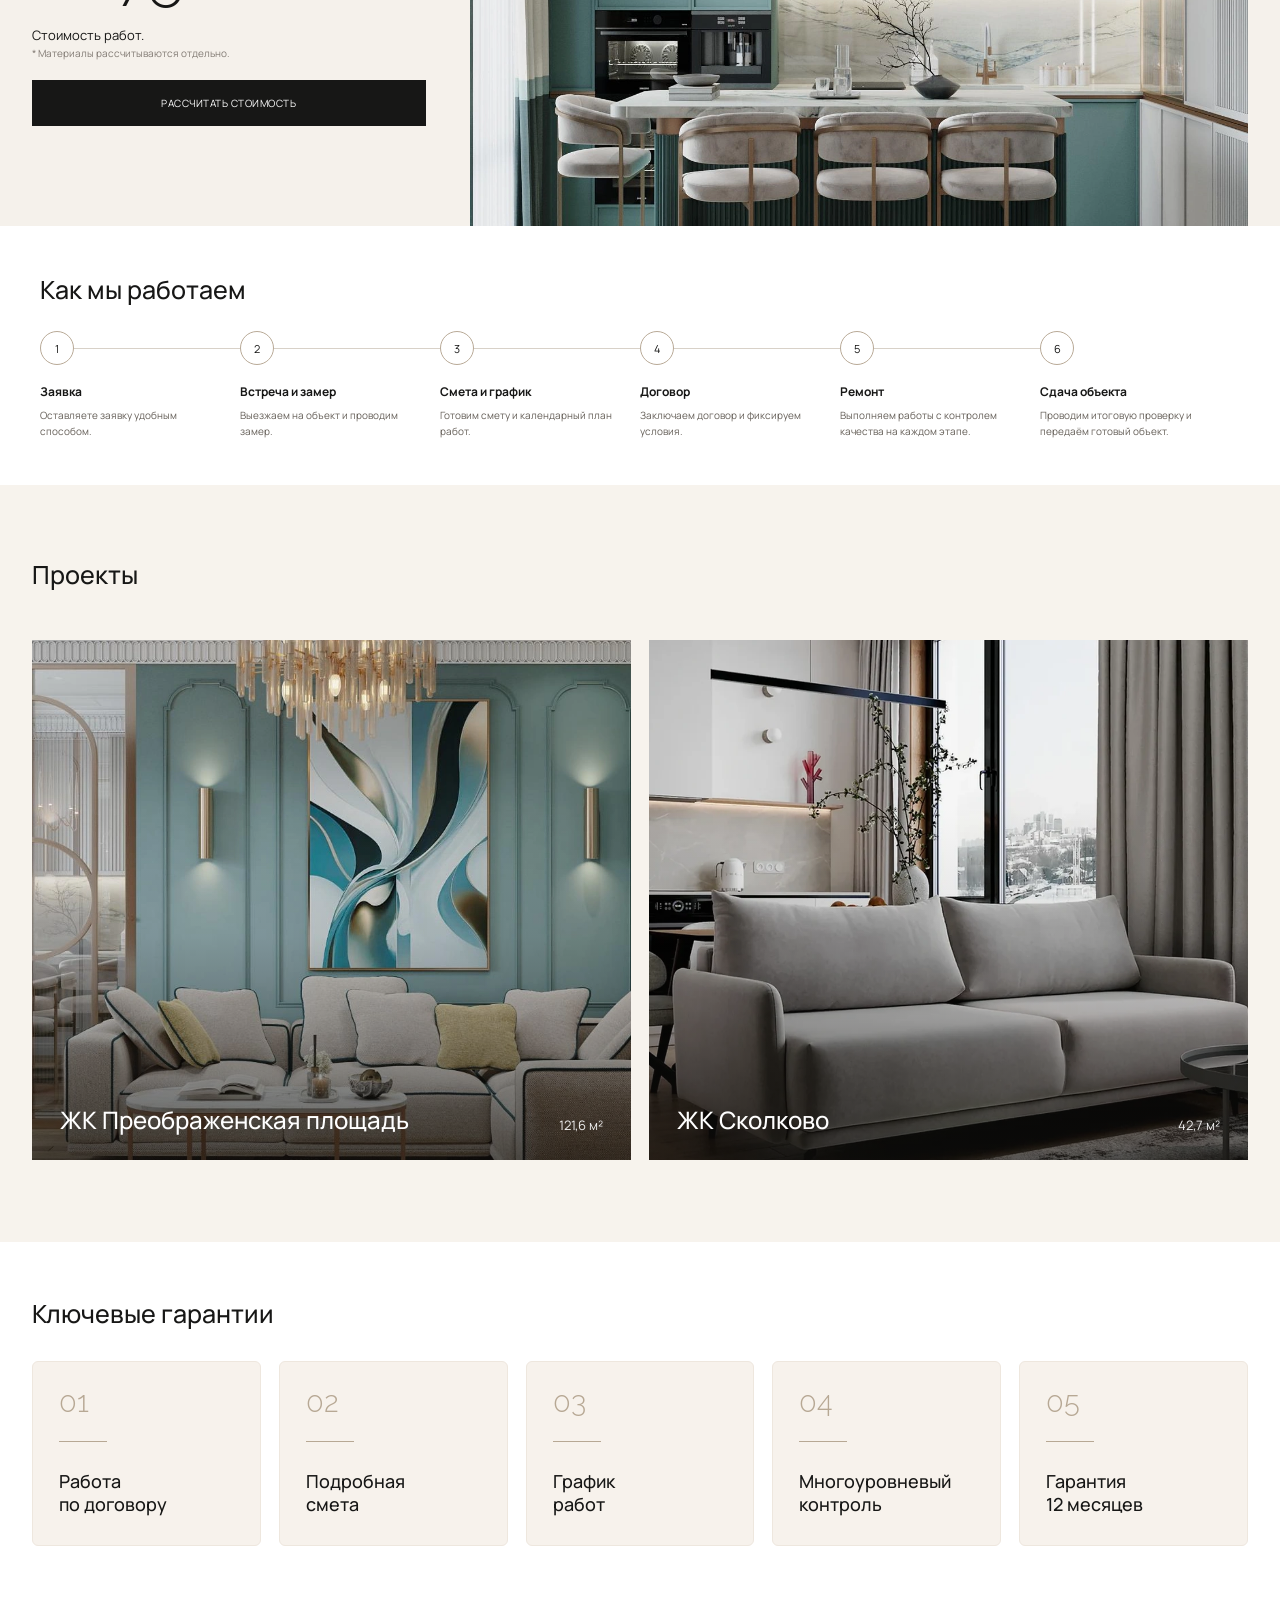
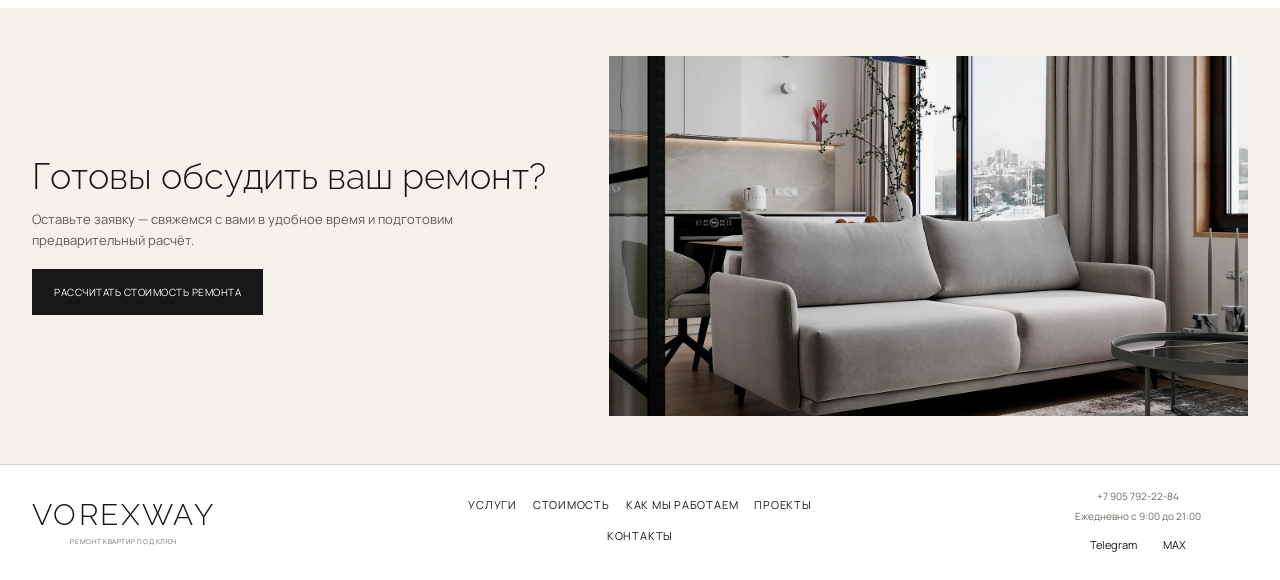
==== commit 51844fec: "Редакция мобильной версии" ====
--- a/public/index.html
+++ b/public/index.html
@@ -48,7 +48,7 @@
 <p>Берём на себя организацию работ, комплектацию и контроль каждого этапа, чтобы вы получили готовый ремонт без лишних хлопот.</p>
 <button class="btn js-open">Рассчитать стоимость ремонта</button>
 </div>
-<div class="hero__image"><img alt="Интерьер проекта ЖК Преображенская площадь" src="assets/site/hero-project.webp"/></div>
+<div class="hero__image"><img alt="Интерьер проекта ЖК Преображенская площадь" decoding="async" fetchpriority="high" height="764" src="assets/site/hero-project.webp" width="1359"/></div>
 </div>
 </section>
 <section class="presence">
@@ -70,28 +70,28 @@
 <h2 class="section-title">Услуги</h2>
 <div class="services">
 <article class="service service--main">
-<img alt="" loading="lazy" src="assets/services/remont-pod-klyuch.webp"/>
+<img alt="" decoding="async" height="512" loading="lazy" src="assets/services/remont-pod-klyuch.webp" width="768"/>
 <div class="service__overlay">
 <h3>Ремонт квартир под ключ</h3>
 <p>Полный цикл работ — от подготовки объекта до финальной сдачи.</p>
 </div>
 </article>
 <article class="service">
-<img alt="" loading="lazy" src="assets/services/design-project.webp"/>
+<img alt="" decoding="async" height="512" loading="lazy" src="assets/services/design-project.webp" width="768"/>
 <div class="service__body">
 <h3>Дизайн-проект</h3>
 <p>Разрабатываем дизайн-проект или реализуем ремонт по готовому проекту.</p>
 </div>
 </article>
 <article class="service">
-<img alt="" loading="lazy" src="assets/services/komplektaciya.webp"/>
+<img alt="" decoding="async" height="512" loading="lazy" src="assets/services/komplektaciya.webp" width="768"/>
 <div class="service__body">
 <h3>Комплектация объекта</h3>
 <p>Берём закупки на себя: заказ, доставка и приёмка материалов.</p>
 </div>
 </article>
 <article class="service">
-<img alt="" loading="lazy" src="assets/services/otdelka-domov.webp"/>
+<img alt="" decoding="async" height="512" loading="lazy" src="assets/services/otdelka-domov.webp" width="768"/>
 <div class="service__body">
 <h3>Отделка домов</h3>
 <p>Комплексная внутренняя отделка частных домов.</p>
@@ -109,7 +109,7 @@
 <small>* Материалы рассчитываются отдельно.</small>
 <button class="btn js-open">Рассчитать стоимость</button>
 </div>
-<div class="price__image"><img alt="Кухня проекта ЖК Преображенская площадь" src="assets/site/price-project.webp"/></div>
+<div class="price__image"><img alt="Кухня проекта ЖК Преображенская площадь" decoding="async" height="769" loading="lazy" src="assets/site/price-project.webp" width="1368"/></div>
 </div>
 </section>
 <section class="section section--white" id="process">
@@ -132,7 +132,7 @@
 </div>
 <div class="project-grid-v7">
 <button aria-label="Открыть проект ЖК Преображенская площадь" class="project-card-v7 js-project" data-project="preobrazhenskaya">
-<img alt="ЖК Преображенская площадь — гостиная" src="assets/projects/preobrazhenskaya/01.webp"/>
+<img alt="ЖК Преображенская площадь — гостиная" decoding="async" height="764" loading="lazy" src="assets/projects/preobrazhenskaya/01.webp" width="1359"/>
 <span class="project-card-v7__shade"></span>
 <span class="project-card-v7__caption">
 <strong>ЖК Преображенская площадь</strong>
@@ -140,7 +140,7 @@
 </span>
 </button>
 <button aria-label="Открыть проект ЖК Сколково" class="project-card-v7 js-project" data-project="skolkovo">
-<img alt="ЖК Сколково — интерьер" src="assets/projects/skolkovo/01.webp"/>
+<img alt="ЖК Сколково — интерьер" decoding="async" height="900" loading="lazy" src="assets/projects/skolkovo/cover.webp" width="1400"/>
 <span class="project-card-v7__shade"></span>
 <span class="project-card-v7__caption">
 <strong>ЖК Сколково</strong>
@@ -189,7 +189,7 @@
 <p>Оставьте заявку — свяжемся с вами в удобное время и подготовим предварительный расчёт.</p>
 <button class="btn js-open">Рассчитать стоимость ремонта</button>
 </div>
-<div><img alt="Интерьер проекта ЖК Сколково" src="assets/site/final-project.webp"/></div>
+<div><img alt="Интерьер проекта ЖК Сколково" decoding="async" height="900" loading="lazy" src="assets/site/final-project.webp" width="1600"/></div>
 </div>
 </section>
 </main>
@@ -207,7 +207,7 @@
 <a href="tel:+79057922284">+7 905 792-22-84</a>
 <span>Ежедневно с 9:00 до 21:00</span>
 <div>
-<a href="https://t.me/morozov_eg" target="_blank" rel="noopener noreferrer">Telegram</a>
+<a href="https://t.me/morozov_eg" rel="noopener noreferrer" target="_blank">Telegram</a>
 <span>MAX</span>
 </div>
 </div>
@@ -227,7 +227,7 @@
 </div>
 <div class="project-viewer__stage">
 <button aria-label="Предыдущее фото" class="project-viewer__arrow project-viewer__arrow--prev" id="projectPrev">←</button>
-<img alt="" id="projectViewerImg" src=""/>
+<img alt="" decoding="async" id="projectViewerImg" src=""/>
 <button aria-label="Следующее фото" class="project-viewer__arrow project-viewer__arrow--next" id="projectNext">→</button>
 </div>
 <div class="project-viewer__thumbs" id="projectViewerThumbs"></div>
--- a/public/styles.css
+++ b/public/styles.css
@@ -960,3 +960,148 @@
   opacity:.6;
   cursor:wait;
 }
+
+
+/* =========================================================
+   VOREXWAY mobile v13 — swipe cards for Presence + Process
+   Desktop/tablet structure is unchanged.
+   ========================================================= */
+@media (max-width: 640px) {
+
+  /* Shared horizontal-scroll behavior */
+  .presence__items,
+  #process .steps {
+    display: flex !important;
+    width: 100% !important;
+    max-width: 100% !important;
+    overflow-x: auto !important;
+    overflow-y: visible !important;
+    gap: 12px !important;
+    padding: 2px 0 10px !important;
+    margin-left: 0 !important;
+    margin-right: 0 !important;
+    scroll-snap-type: x mandatory;
+    scroll-padding-left: 0;
+    -webkit-overflow-scrolling: touch;
+    overscroll-behavior-x: contain;
+    scrollbar-width: none;
+  }
+
+  .presence__items::-webkit-scrollbar,
+  #process .steps::-webkit-scrollbar {
+    display: none;
+  }
+
+  /* "Ремонт без постоянного присутствия" — swipeable cards */
+  .presence__items {
+    margin-top: 28px !important;
+    column-gap: 12px !important;
+  }
+
+  .presence__items > div {
+    flex: 0 0 78% !important;
+    min-width: 78% !important;
+    min-height: 168px !important;
+    padding: 24px !important;
+    margin: 0 !important;
+    background: rgba(255,255,255,.48);
+    border: 1px solid #e6ded4 !important;
+    border-radius: 6px;
+    display: flex !important;
+    flex-direction: column;
+    align-items: flex-start !important;
+    justify-content: flex-end;
+    gap: 18px !important;
+    scroll-snap-align: start;
+  }
+
+  .presence__items > div::after {
+    display: none !important;
+    content: none !important;
+  }
+
+  .presence__items span {
+    width: 46px !important;
+    height: 46px !important;
+    flex: 0 0 46px !important;
+    font-size: 22px;
+    background: #f7f2ec;
+  }
+
+  .presence__items b {
+    display: block;
+    max-width: 210px;
+    font-size: 18px !important;
+    line-height: 1.28;
+    font-weight: 500;
+  }
+
+  /* "Как мы работаем" — swipeable cards */
+  #process .container {
+    width: calc(100% - 28px) !important;
+    overflow: visible;
+  }
+
+  #process .section-title {
+    margin-bottom: 28px;
+  }
+
+  #process .steps {
+    position: relative;
+    padding-top: 2px !important;
+  }
+
+  #process .steps::before {
+    display: none !important;
+  }
+
+  #process .steps article {
+    flex: 0 0 78% !important;
+    min-width: 78% !important;
+    width: auto !important;
+    min-height: 245px;
+    padding: 26px !important;
+    margin: 0 !important;
+    background: #f7f2ec;
+    border: 1px solid #eee7de;
+    border-radius: 6px;
+    display: flex;
+    flex-direction: column;
+    align-items: flex-start;
+    scroll-snap-align: start;
+  }
+
+  #process .steps article::after {
+    display: none !important;
+    content: none !important;
+  }
+
+  #process .steps article > span {
+    width: 48px !important;
+    height: 48px !important;
+    flex: 0 0 48px;
+    margin: 0 0 42px !important;
+    border-color: #b7a894 !important;
+    background: #f7f2ec !important;
+    font-family: Raleway, sans-serif;
+    font-size: 20px !important;
+    font-weight: 300;
+    color: #9e907d;
+  }
+
+  #process .steps h3 {
+    max-width: 230px !important;
+    margin: 0 0 12px !important;
+    font-size: 21px !important;
+    line-height: 1.2;
+    font-weight: 500;
+  }
+
+  #process .steps p {
+    max-width: 235px !important;
+    margin: 0 !important;
+    font-size: 14px !important;
+    line-height: 1.55;
+    color: #6d665f;
+  }
+}
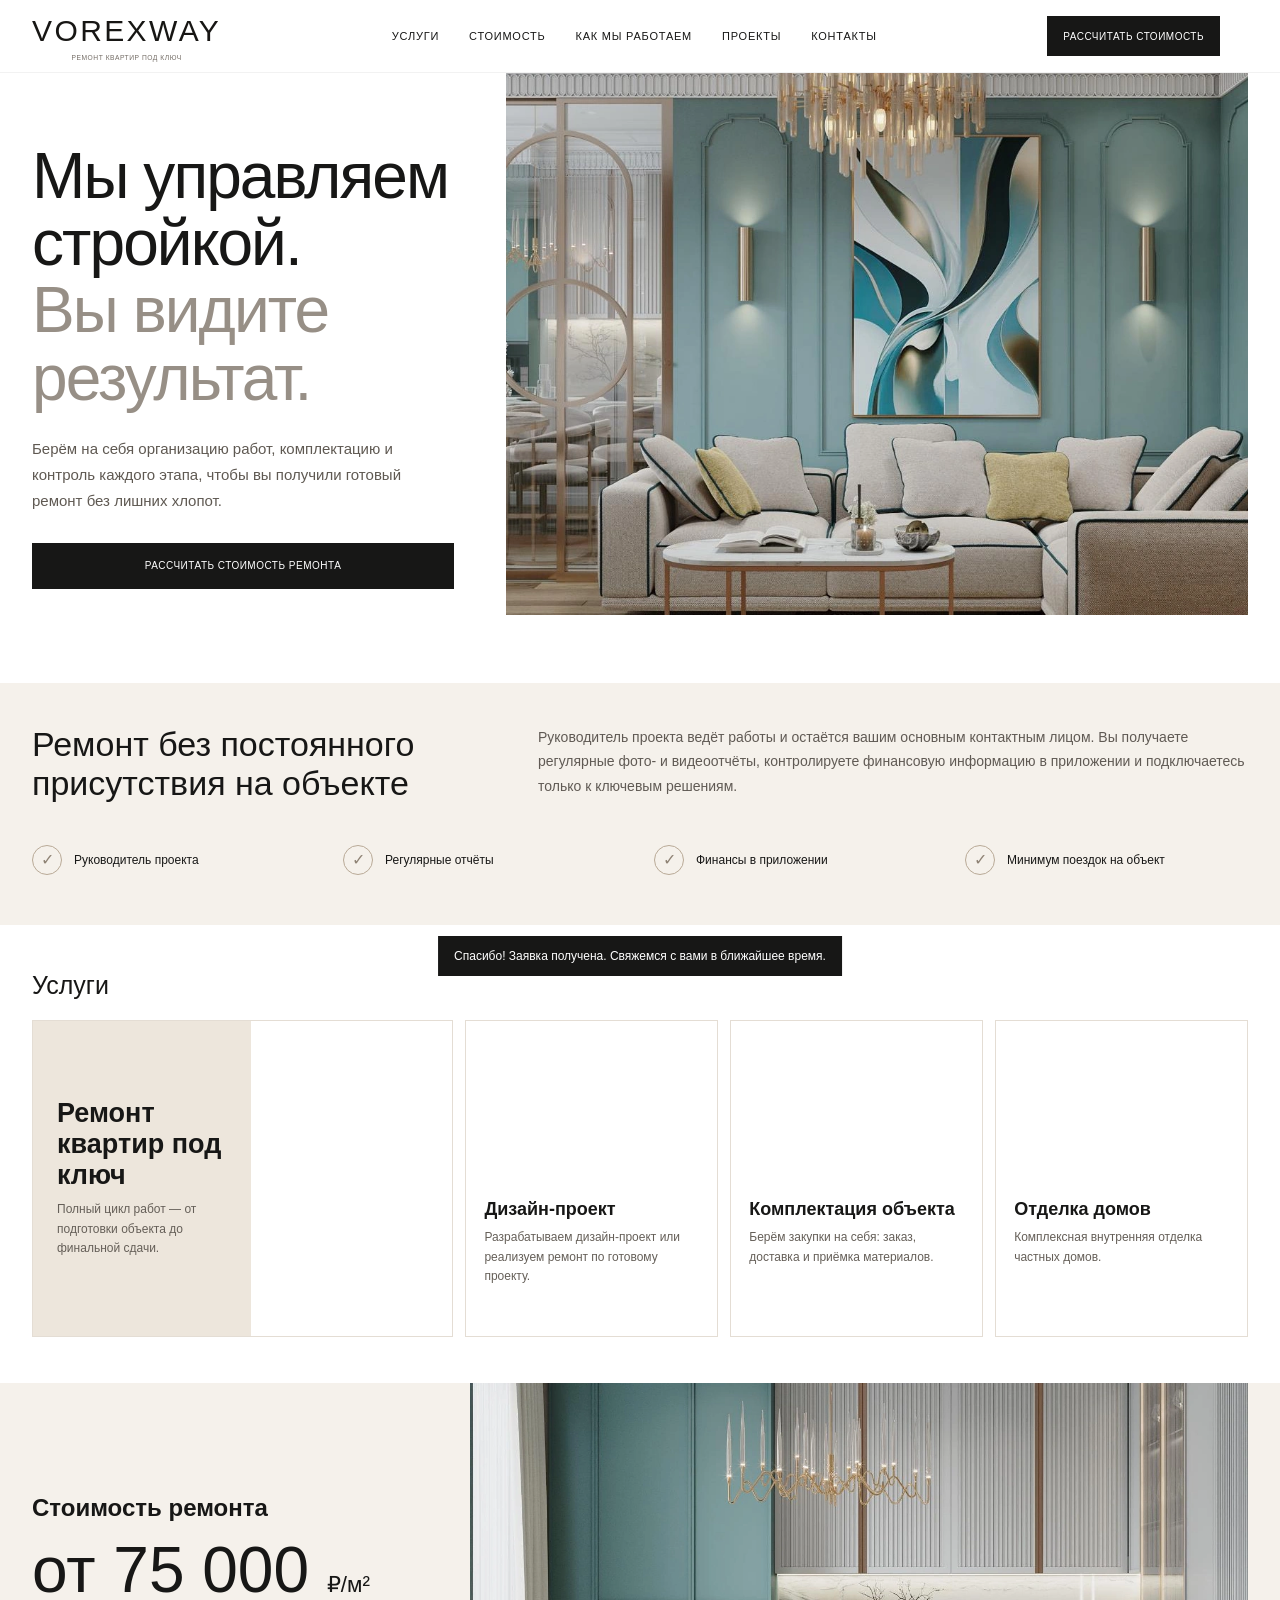
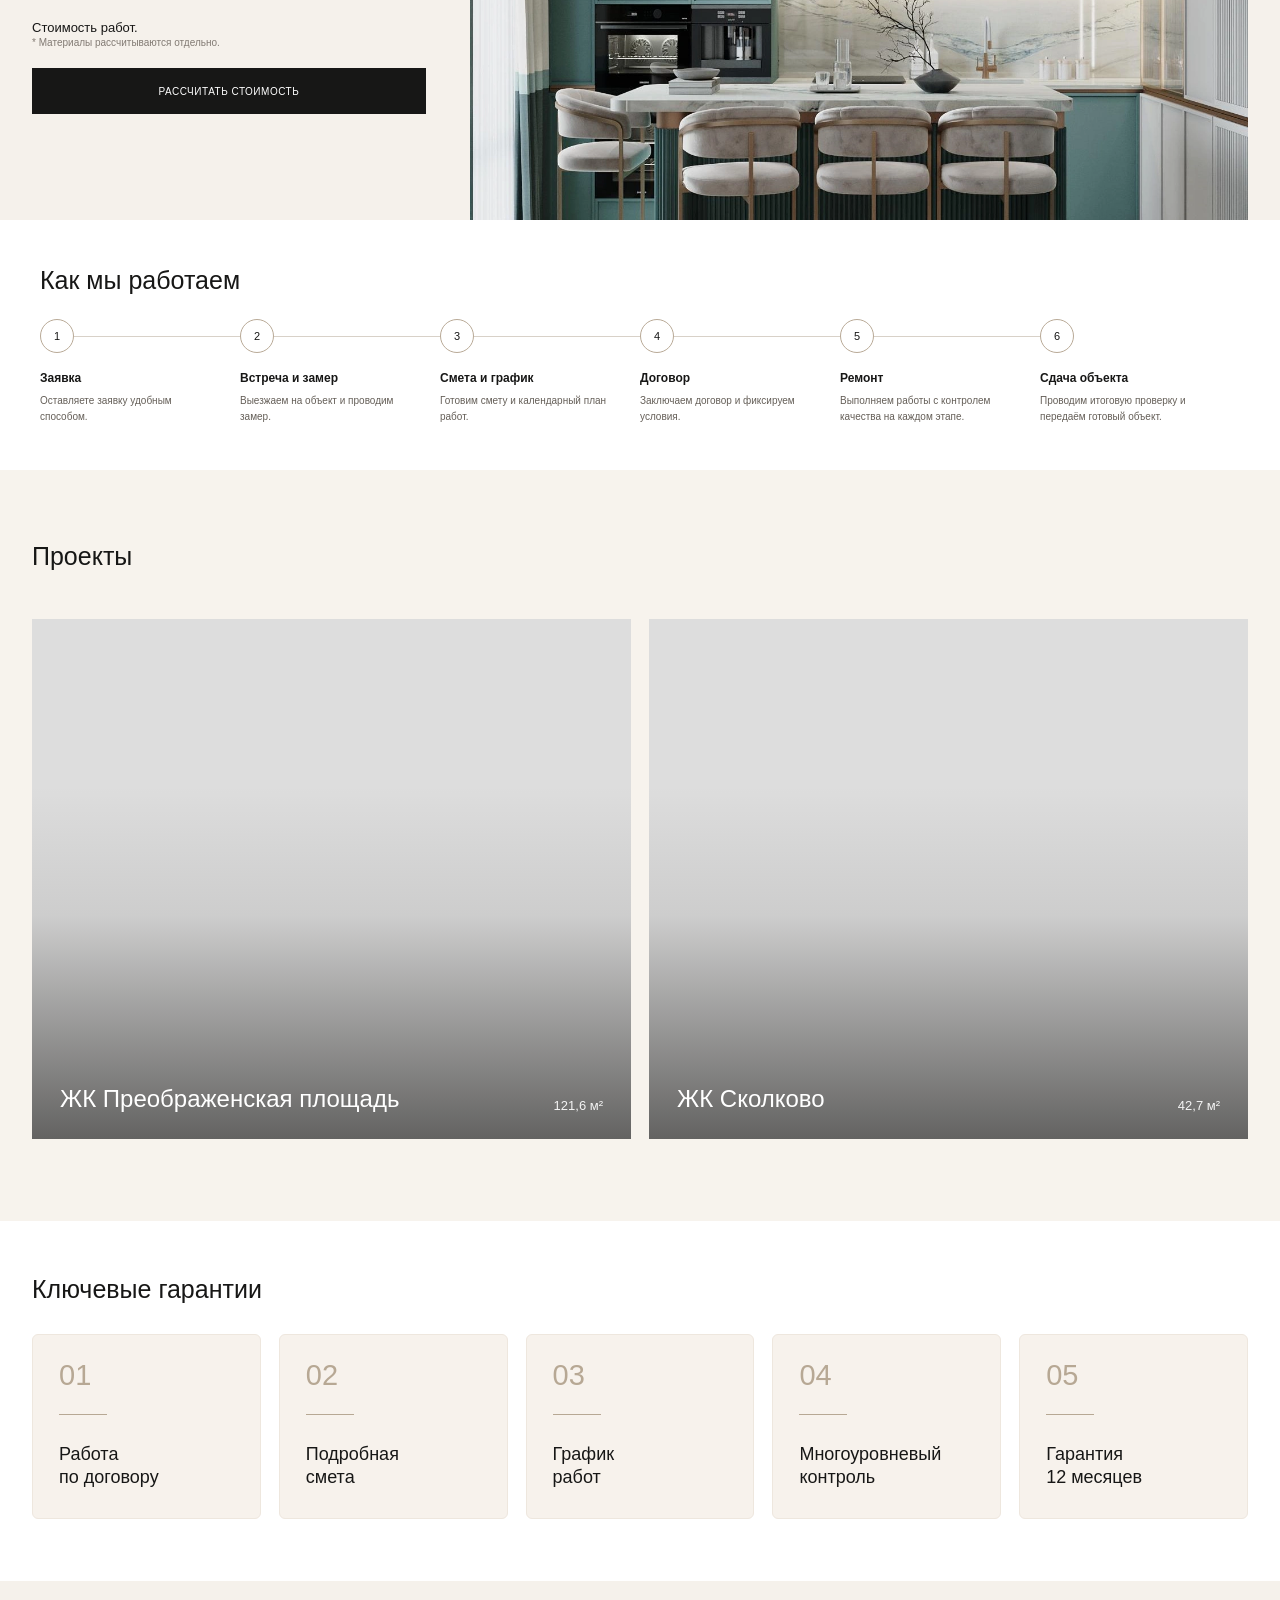
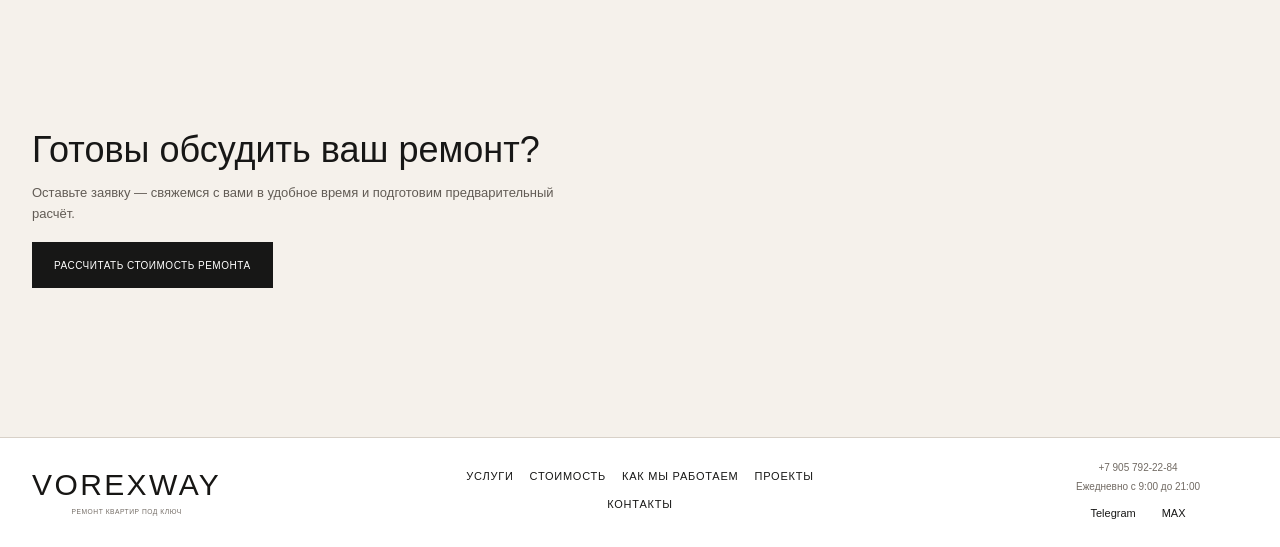
==== commit ec40896e: "Обновление и ускорение" ====
--- a/public/index.html
+++ b/public/index.html
@@ -6,11 +6,11 @@
 <meta content="width=device-width,initial-scale=1" name="viewport"/>
 <meta content="VOREXWAY — ремонт квартир под ключ в Москве." name="description"/>
 <title>VOREXWAY — ремонт квартир под ключ</title>
-<link href="https://fonts.googleapis.com" rel="preconnect"/>
-<link crossorigin="" href="https://fonts.gstatic.com" rel="preconnect"/>
-<link href="https://fonts.googleapis.com/css2?family=Manrope:wght@400;500;600&amp;family=Raleway:wght@300;400&amp;display=swap" rel="stylesheet"/>
+
+
+
 <link href="styles.css" rel="stylesheet"/>
-<script defer="True" src="https://challenges.cloudflare.com/turnstile/v0/api.js"></script><script defer="True" src="config.js"></script></head>
+<script defer="True" src="config.js"></script></head>
 <body>
 <header class="topbar">
 <div class="container topbar__inner">
--- a/public/styles.css
+++ b/public/styles.css
@@ -8,7 +8,7 @@
 }
 *{box-sizing:border-box}
 html{scroll-behavior:smooth}
-body{margin:0;font-family:Manrope,Arial,sans-serif;color:var(--text);background:#fff}
+body{margin:0;font-family:-apple-system,BlinkMacSystemFont,"Segoe UI",Arial,sans-serif;color:var(--text);background:#fff}
 a{text-decoration:none;color:inherit}
 button,input,select,textarea{font:inherit}
 button{cursor:pointer}
@@ -16,8 +16,8 @@
 .container{width:min(1220px,calc(100% - 64px));margin:0 auto}
 .topbar{position:sticky;top:0;z-index:30;background:rgba(255,255,255,.97);border-bottom:1px solid rgba(0,0,0,.05)}
 .topbar__inner{height:72px;display:grid;grid-template-columns:auto 1fr auto auto;gap:28px;align-items:center}
-.brand{font-family:Raleway,sans-serif;font-size:20px;font-weight:300;letter-spacing:.18em;line-height:1}
-.brand span{display:block;font-family:Manrope,sans-serif;font-size:7px;letter-spacing:.12em;color:#7b746d;margin-top:6px}
+.brand{font-family:-apple-system,BlinkMacSystemFont,"Helvetica Neue","Segoe UI",Arial,sans-serif;font-size:20px;font-weight:300;letter-spacing:.18em;line-height:1}
+.brand span{display:block;font-family:-apple-system,BlinkMacSystemFont,"Segoe UI",Arial,sans-serif;font-size:7px;letter-spacing:.12em;color:#7b746d;margin-top:6px}
 .nav{display:flex;justify-content:center;gap:30px}
 .nav a,.footer-nav a{font-size:11px;text-transform:uppercase;letter-spacing:.07em}
 .btn{background:#171716;color:#fff;border:0;min-height:46px;padding:0 22px;text-transform:uppercase;font-size:10px;letter-spacing:.05em}
@@ -27,7 +27,7 @@
 .hero{background:#fff}
 .hero__grid{display:grid;grid-template-columns:.78fr 1.22fr;min-height:560px}
 .hero__copy{padding:70px 52px 60px 0;display:flex;flex-direction:column;justify-content:center}
-.hero h1,.presence h2,.final h2{font-family:Raleway,sans-serif;font-weight:300}
+.hero h1,.presence h2,.final h2{font-family:-apple-system,BlinkMacSystemFont,"Helvetica Neue","Segoe UI",Arial,sans-serif;font-weight:300}
 .hero h1{font-size:clamp(50px,5vw,76px);line-height:1.05;letter-spacing:-.03em;margin:0 0 24px}
 .hero h1 span{display:block;color:#978f86}
 .hero p{font-size:15px;line-height:1.75;color:#5f5952;max-width:520px;margin:0 0 28px}
@@ -61,7 +61,7 @@
 .price__grid{display:grid;grid-template-columns:.72fr 1.28fr}
 .price__copy{padding:52px 44px 46px 0;display:flex;flex-direction:column;justify-content:center}
 .price__copy h2{font-size:24px;margin:0 0 16px}
-.price__value{font-family:Raleway,sans-serif;font-size:clamp(54px,5vw,78px);font-weight:300;line-height:1}
+.price__value{font-family:-apple-system,BlinkMacSystemFont,"Helvetica Neue","Segoe UI",Arial,sans-serif;font-size:clamp(54px,5vw,78px);font-weight:300;line-height:1}
 .price__value span{font-size:.35em}
 .price__copy p{margin:18px 0 2px;font-size:13px}
 .price__copy small{font-size:10px;color:#827b74;margin-bottom:20px}
@@ -107,8 +107,8 @@
 .footer-contact div{display:flex;gap:14px;margin-top:4px;font-size:11px;color:#171716}
 
 .mobile-menu{position:fixed;inset:0;z-index:60;background:var(--cream);padding:24px;transform:translateY(-100%);transition:.3s;display:flex;flex-direction:column}
-.mobile-menu.open{transform:none}.mobile-menu__head{display:flex;justify-content:space-between;align-items:center}.mobile-menu nav{display:flex;flex-direction:column;gap:20px;margin:60px 0 28px}.mobile-menu nav a{font-family:Raleway,sans-serif;font-size:34px}.x{border:0;background:none;font-size:34px}
-.modal{display:none;position:fixed;inset:0;z-index:80}.modal.open{display:block}.modal__overlay{position:absolute;inset:0;background:rgba(0,0,0,.42);backdrop-filter:blur(5px)}.modal__panel{position:absolute;right:0;top:0;height:100%;width:min(520px,100%);background:#fff;padding:48px 36px;overflow:auto}.modal__panel h2{font-family:Raleway,sans-serif;font-weight:300;font-size:42px;margin:0 0 24px}.modal__panel .x{position:absolute;right:16px;top:10px}.modal form{display:grid;gap:12px}.modal input,.modal select,.modal textarea{border:1px solid var(--line);background:var(--cream);padding:13px;outline:none}.modal textarea{min-height:110px}
+.mobile-menu.open{transform:none}.mobile-menu__head{display:flex;justify-content:space-between;align-items:center}.mobile-menu nav{display:flex;flex-direction:column;gap:20px;margin:60px 0 28px}.mobile-menu nav a{font-family:-apple-system,BlinkMacSystemFont,"Helvetica Neue","Segoe UI",Arial,sans-serif;font-size:34px}.x{border:0;background:none;font-size:34px}
+.modal{display:none;position:fixed;inset:0;z-index:80}.modal.open{display:block}.modal__overlay{position:absolute;inset:0;background:rgba(0,0,0,.42);backdrop-filter:blur(5px)}.modal__panel{position:absolute;right:0;top:0;height:100%;width:min(520px,100%);background:#fff;padding:48px 36px;overflow:auto}.modal__panel h2{font-family:-apple-system,BlinkMacSystemFont,"Helvetica Neue","Segoe UI",Arial,sans-serif;font-weight:300;font-size:42px;margin:0 0 24px}.modal__panel .x{position:absolute;right:16px;top:10px}.modal form{display:grid;gap:12px}.modal input,.modal select,.modal textarea{border:1px solid var(--line);background:var(--cream);padding:13px;outline:none}.modal textarea{min-height:110px}
 .toast{position:fixed;left:50%;bottom:24px;transform:translate(-50%,100px);background:#171716;color:#fff;padding:13px 16px;font-size:12px;z-index:90;transition:.3s}.toast.show{transform:translate(-50%,0)}
 .mobile-fixed{display:none}
 
@@ -313,7 +313,7 @@
 }
 .guarantee-card__num{
   display:block;
-  font-family:Raleway,sans-serif;
+  font-family:-apple-system,BlinkMacSystemFont,"Helvetica Neue","Segoe UI",Arial,sans-serif;
   font-size:29px;
   font-weight:300;
   color:#b7a894;
@@ -796,7 +796,7 @@
 }
 .brand__name{
   display:block;
-  font-family:Raleway,sans-serif;
+  font-family:-apple-system,BlinkMacSystemFont,"Helvetica Neue","Segoe UI",Arial,sans-serif;
   font-size:20px;
   font-weight:300;
   line-height:1;
@@ -807,7 +807,7 @@
   display:block;
   width:100%;
   margin-top:7px!important;
-  font-family:Manrope,sans-serif;
+  font-family:-apple-system,BlinkMacSystemFont,"Segoe UI",Arial,sans-serif;
   font-size:6.6px!important;
   line-height:1.2;
   font-weight:400;
@@ -895,7 +895,7 @@
 }
 .brand__name{
   color:#171614!important;
-  font-family:Raleway,sans-serif!important;
+  font-family:-apple-system,BlinkMacSystemFont,"Helvetica Neue","Segoe UI",Arial,sans-serif!important;
   font-size:30px!important;
   font-weight:300!important;
   line-height:1!important;
@@ -904,7 +904,7 @@
 }
 .brand__tagline{
   color:#746d66!important;
-  font-family:Manrope,sans-serif!important;
+  font-family:-apple-system,BlinkMacSystemFont,"Segoe UI",Arial,sans-serif!important;
   font-size:6.7px!important;
   font-weight:400!important;
   line-height:1.2!important;
@@ -1105,3 +1105,16 @@
     color: #6d665f;
   }
 }
+
+
+/* ===== Final production performance ===== */
+html{
+  -webkit-text-size-adjust:100%;
+}
+body{
+  text-rendering:optimizeLegibility;
+  -webkit-font-smoothing:antialiased;
+}
+img{
+  content-visibility:auto;
+}
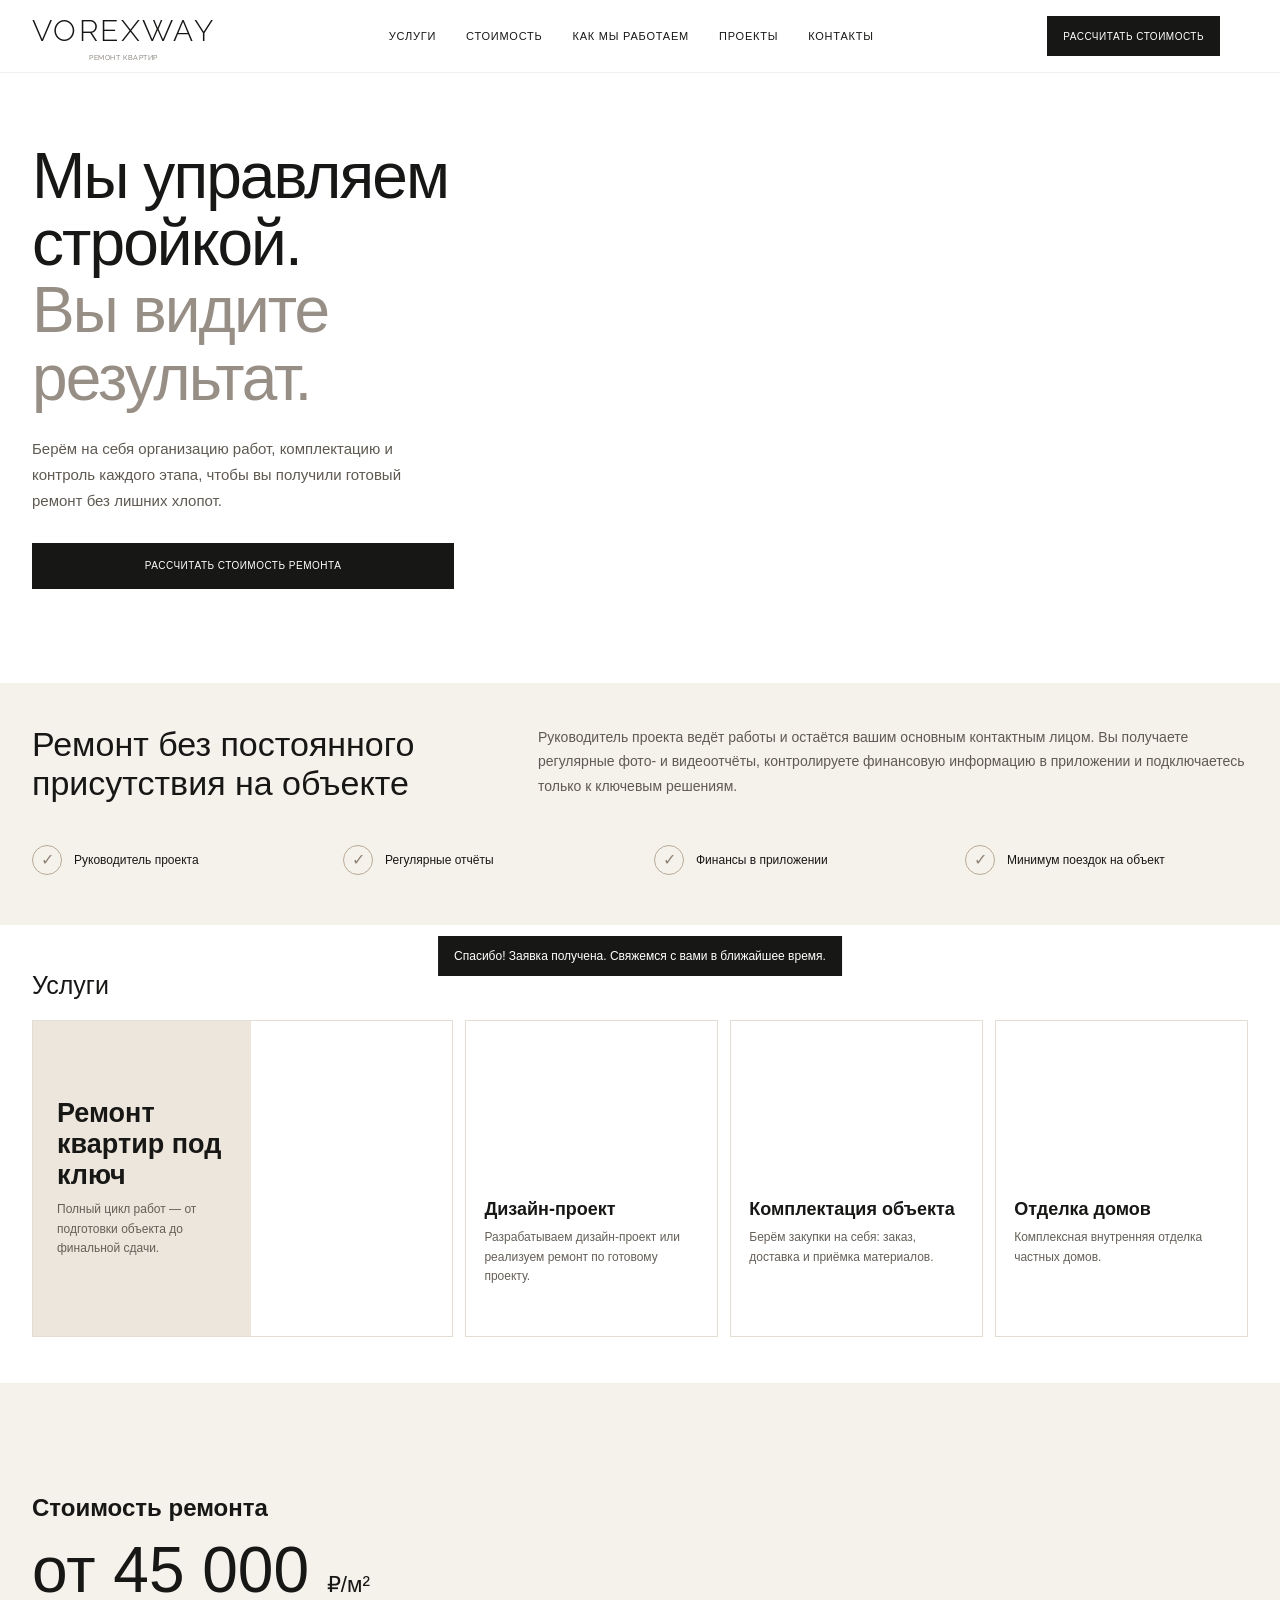
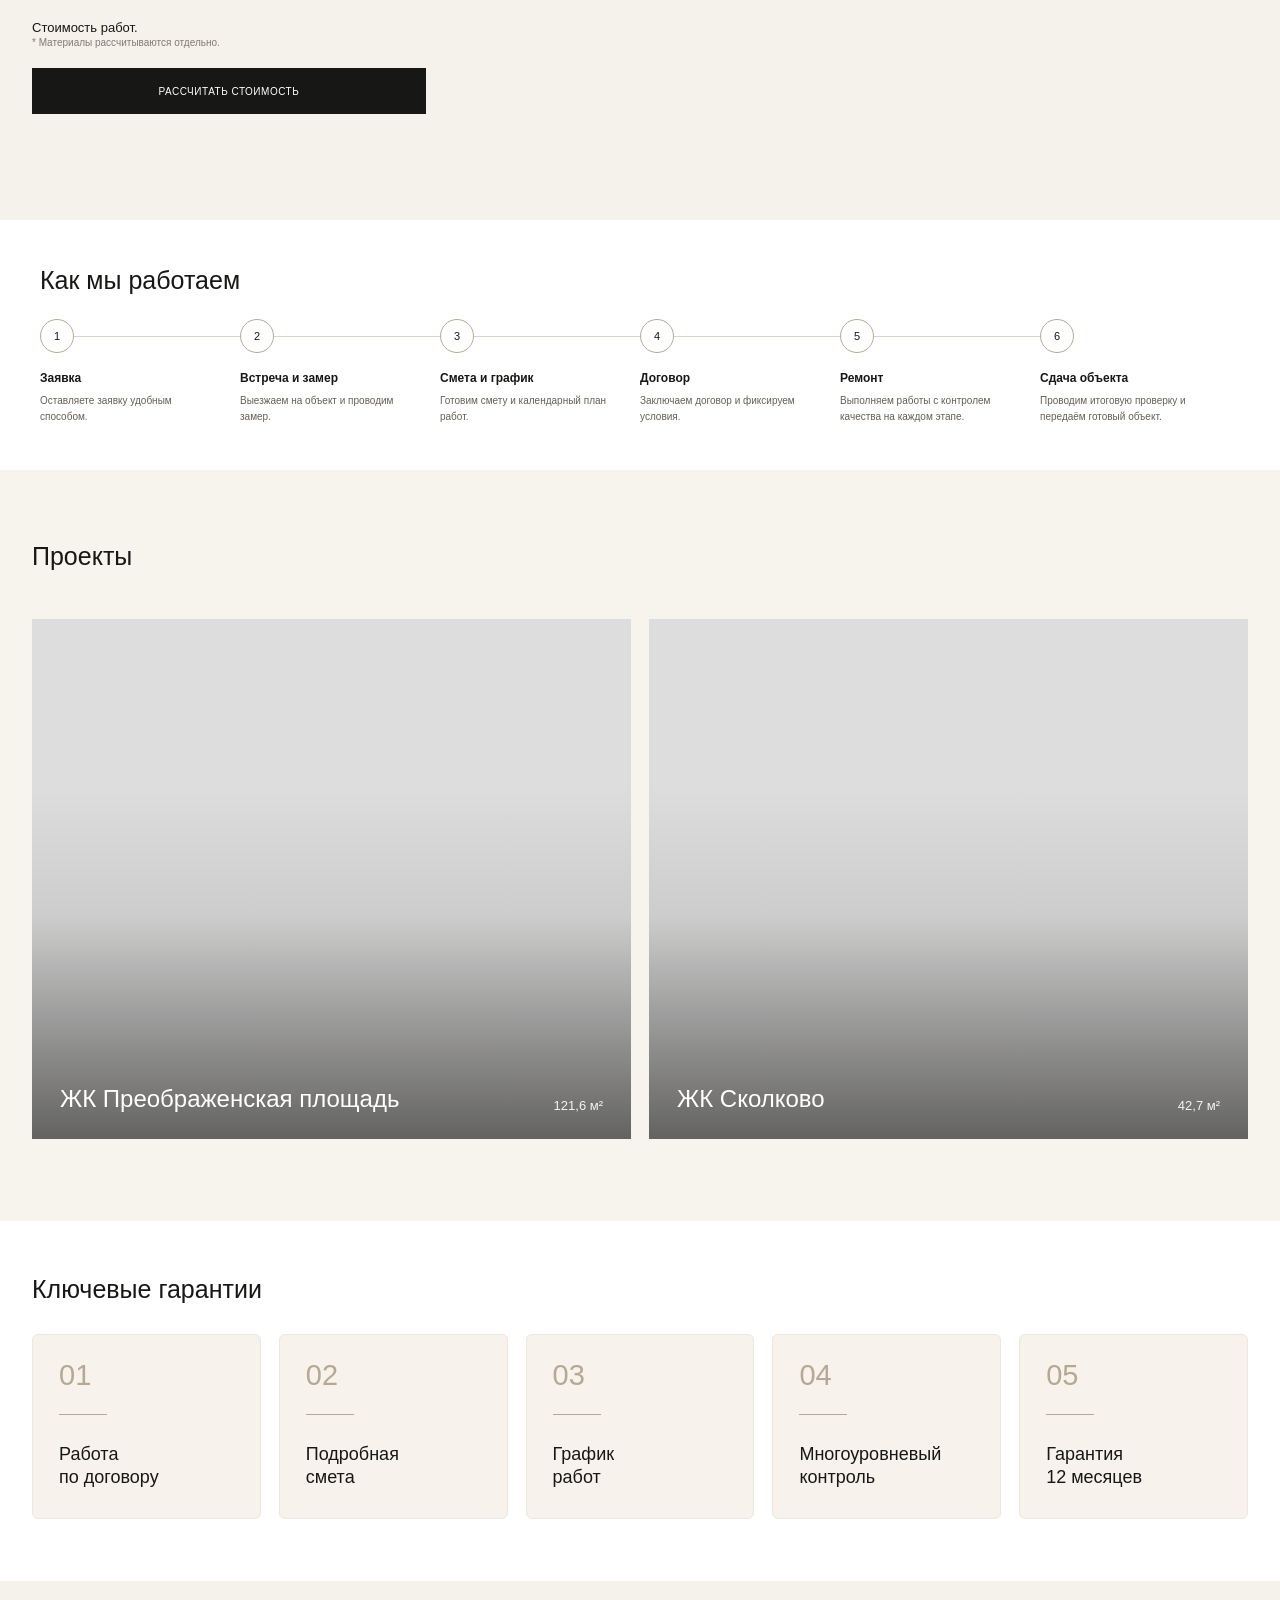
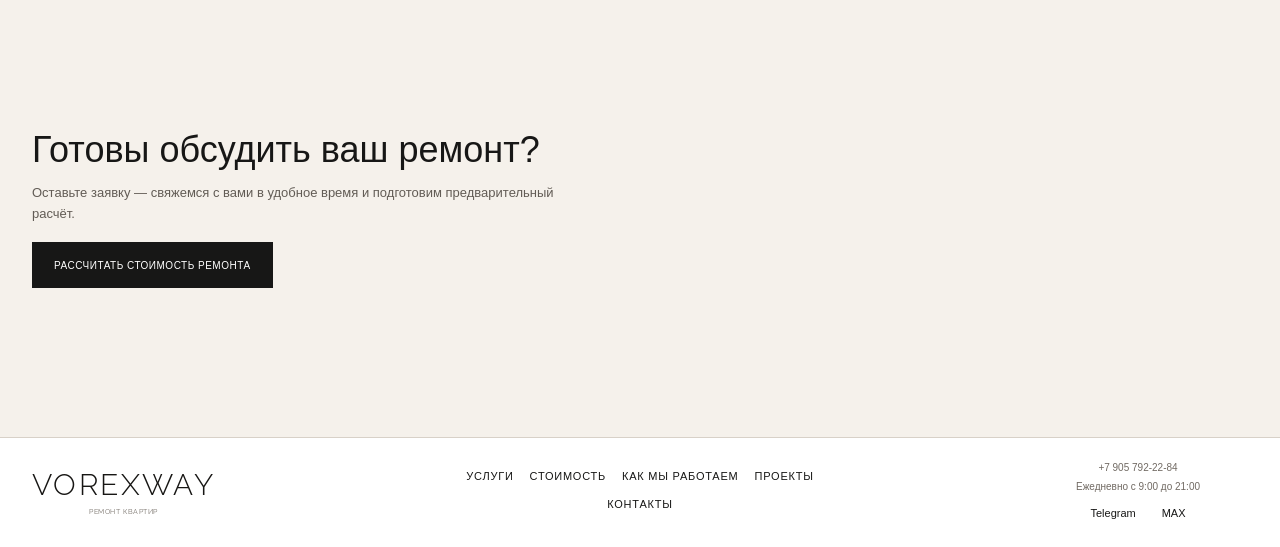
==== commit 194711d7: "Update logo, mobile footer CTA and repair price" ====
--- a/public/index.html
+++ b/public/index.html
@@ -9,12 +9,16 @@
 
 
 
+<link rel="preload" as="image" href="assets/site/hero-project.webp" type="image/webp" fetchpriority="high"/>
+<link rel="preconnect" href="https://fonts.googleapis.com"/>
+<link rel="preconnect" href="https://fonts.gstatic.com" crossorigin/>
+<link href="https://fonts.googleapis.com/css2?family=Raleway:wght@300;400;500&amp;display=swap" rel="stylesheet"/>
 <link href="styles.css" rel="stylesheet"/>
 <script defer="True" src="config.js"></script></head>
 <body>
 <header class="topbar">
 <div class="container topbar__inner">
-<a class="brand" href="#top"><span class="brand__name">VOREXWAY</span><span class="brand__tagline">РЕМОНТ КВАРТИР ПОД КЛЮЧ</span></a>
+<a class="brand" href="#top"><span class="brand__name">VOREXWAY</span><span class="brand__tagline">РЕМОНТ КВАРТИР</span></a>
 <nav class="nav">
 <a href="#services">Услуги</a>
 <a href="#price">Стоимость</a>
@@ -28,7 +32,7 @@
 </header>
 <div class="mobile-menu" id="mobileMenu">
 <div class="mobile-menu__head">
-<div class="brand"><span class="brand__name">VOREXWAY</span><span class="brand__tagline">РЕМОНТ КВАРТИР ПОД КЛЮЧ</span></div>
+<div class="brand"><span class="brand__name">VOREXWAY</span><span class="brand__tagline">РЕМОНТ КВАРТИР</span></div>
 <button class="x" id="closeMenu">×</button>
 </div>
 <nav>
@@ -104,7 +108,7 @@
 <div class="container price__grid">
 <div class="price__copy">
 <h2>Стоимость ремонта</h2>
-<div class="price__value">от 75 000 <span>₽/м²</span></div>
+<div class="price__value">от 45 000 <span>₽/м²</span></div>
 <p>Стоимость работ.</p>
 <small>* Материалы рассчитываются отдельно.</small>
 <button class="btn js-open">Рассчитать стоимость</button>
@@ -195,7 +199,7 @@
 </main>
 <footer id="contacts">
 <div class="container footer__grid">
-<div class="brand"><span class="brand__name">VOREXWAY</span><span class="brand__tagline">РЕМОНТ КВАРТИР ПОД КЛЮЧ</span></div>
+<div class="brand"><span class="brand__name">VOREXWAY</span><span class="brand__tagline">РЕМОНТ КВАРТИР</span></div>
 <nav class="footer-nav">
 <a href="#services">Услуги</a>
 <a href="#price">Стоимость</a>
@@ -238,7 +242,7 @@
 <div class="modal__panel">
 <button class="x js-close">×</button>
 <h2>Рассчитать стоимость</h2>
-<form id="form"><input autocomplete="name" inputmode="text" maxlength="80" name="name" placeholder="Имя" required="True"/><input autocomplete="tel" inputmode="tel" maxlength="30" name="phone" placeholder="Телефон" required="True"/><input inputmode="decimal" maxlength="20" name="area" placeholder="Площадь объекта"/><select name="objectType"><option value="Новостройка">Новостройка</option><option value="Вторичное жильё">Вторичное жильё</option><option value="Частный дом">Частный дом</option><option value="Другое">Другое</option></select><textarea maxlength="1000" name="comment" placeholder="Комментарий"></textarea><div aria-hidden="true" class="form-hp"><input autocomplete="off" name="company" tabindex="-1" type="text"/></div><div class="turnstile-wrap" id="turnstile-container"></div><label class="consent"><input name="consent" required="True" type="checkbox"/><span>Я согласен на <a href="privacy.html" rel="noopener" target="_blank">обработку персональных данных</a></span></label><div aria-live="polite" class="form-status" id="formStatus" role="status"></div><button class="btn" type="submit">Отправить заявку</button></form>
+<form id="form"><input autocomplete="name" inputmode="text" maxlength="80" name="name" placeholder="Имя" required="True"/><input autocomplete="tel" inputmode="tel" maxlength="30" name="phone" placeholder="Телефон" required="True"/><input inputmode="decimal" maxlength="20" name="area" placeholder="Площадь объекта"/><select name="objectType"><option value="Новостройка">Новостройка</option><option value="Вторичное жильё">Вторичное жильё</option><option value="Частный дом">Частный дом</option><option value="Другое">Другое</option></select><textarea maxlength="1000" name="comment" placeholder="Комментарий"></textarea><div aria-hidden="true" class="form-hp"><input autocomplete="off" name="company" tabindex="-1" type="text"/></div><div class="turnstile-wrap"><div class="smart-captcha" id="smartcaptcha-container"></div></div><label class="consent"><input name="consent" required="True" type="checkbox"/><span>Я согласен на <a href="privacy.html" rel="noopener" target="_blank">обработку персональных данных</a></span></label><div aria-live="polite" class="form-status" id="formStatus" role="status"></div><button class="btn" type="submit">Отправить заявку</button></form>
 </div>
 </div>
 <div class="toast" id="toast">Спасибо! Заявка получена. Свяжемся с вами в ближайшее время.</div>
--- a/public/styles.css
+++ b/public/styles.css
@@ -1118,3 +1118,87 @@
 img{
   content-visibility:auto;
 }
+
+/* ===== VOREXWAY v14 requested polish ===== */
+
+/* Brand: approved Raleway logo */
+.brand,
+.brand__name,
+.brand__tagline{
+  font-family:"Raleway",Arial,sans-serif!important;
+}
+.brand__name{
+  font-weight:300!important;
+}
+.brand__tagline{
+  font-weight:400!important;
+}
+
+/* Mobile: align the complete footer module to one left edge */
+@media(max-width:640px){
+  footer{
+    padding-bottom:calc(96px + env(safe-area-inset-bottom))!important;
+  }
+
+  .footer__grid{
+    display:flex!important;
+    flex-direction:column!important;
+    align-items:flex-start!important;
+    gap:28px!important;
+  }
+
+  .footer__grid>.brand,
+  .footer-nav,
+  .footer-contact{
+    width:100%!important;
+    justify-self:start!important;
+    align-self:flex-start!important;
+  }
+
+  .footer__grid>.brand{
+    align-items:flex-start!important;
+    text-align:left!important;
+  }
+
+  .footer-nav{
+    justify-content:flex-start!important;
+    align-items:flex-start!important;
+    gap:18px 28px!important;
+  }
+
+  .footer-contact{
+    align-items:flex-start!important;
+    text-align:left!important;
+    min-width:0!important;
+  }
+
+  .footer-contact div{
+    justify-content:flex-start!important;
+    width:100%!important;
+  }
+
+  /* Sticky CTA: identical visual language to all black site buttons */
+  .mobile-fixed{
+    display:flex!important;
+    align-items:center!important;
+    justify-content:center!important;
+    position:fixed!important;
+    left:14px!important;
+    right:14px!important;
+    bottom:max(14px,env(safe-area-inset-bottom))!important;
+    width:auto!important;
+    min-height:46px!important;
+    padding:0 22px!important;
+    background:#171716!important;
+    color:#fff!important;
+    border:0!important;
+    border-radius:0!important;
+    box-shadow:none!important;
+    text-transform:uppercase!important;
+    font-size:10px!important;
+    line-height:1!important;
+    letter-spacing:.05em!important;
+    font-weight:400!important;
+    z-index:40!important;
+  }
+}
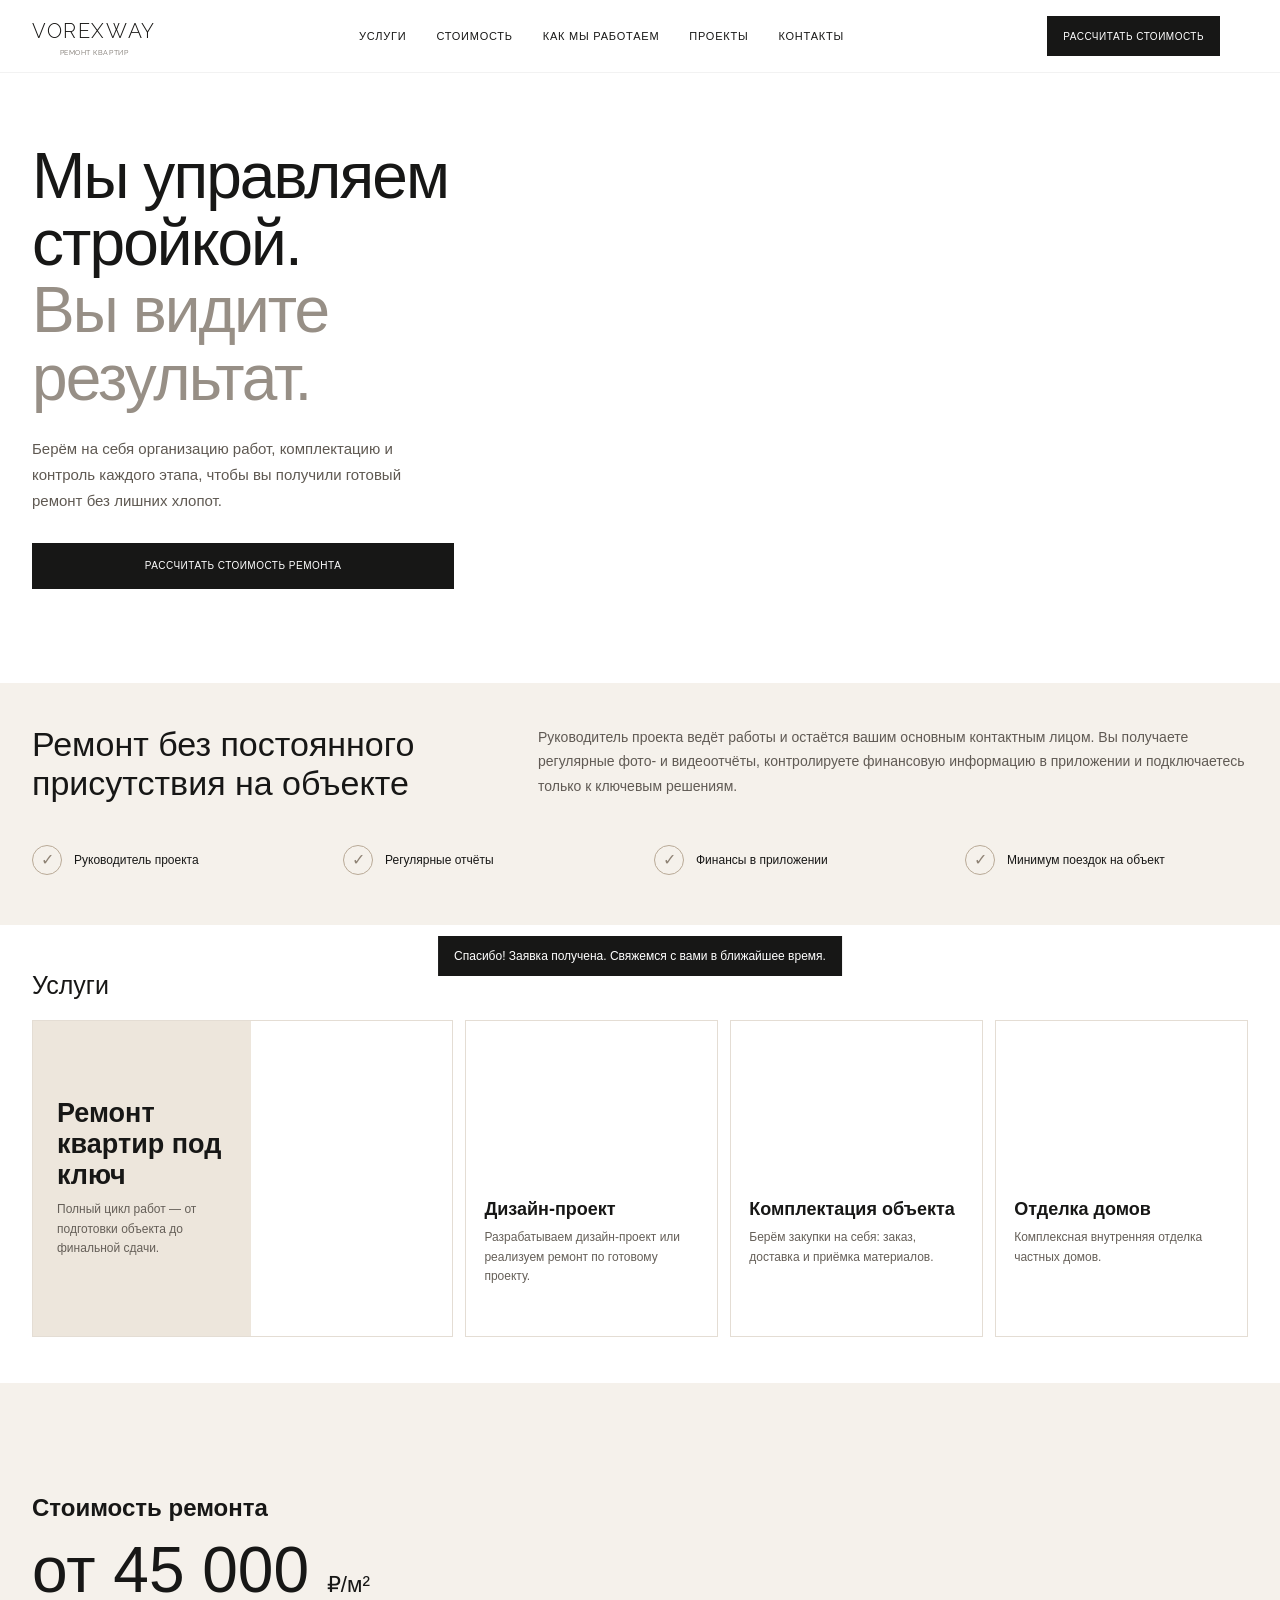
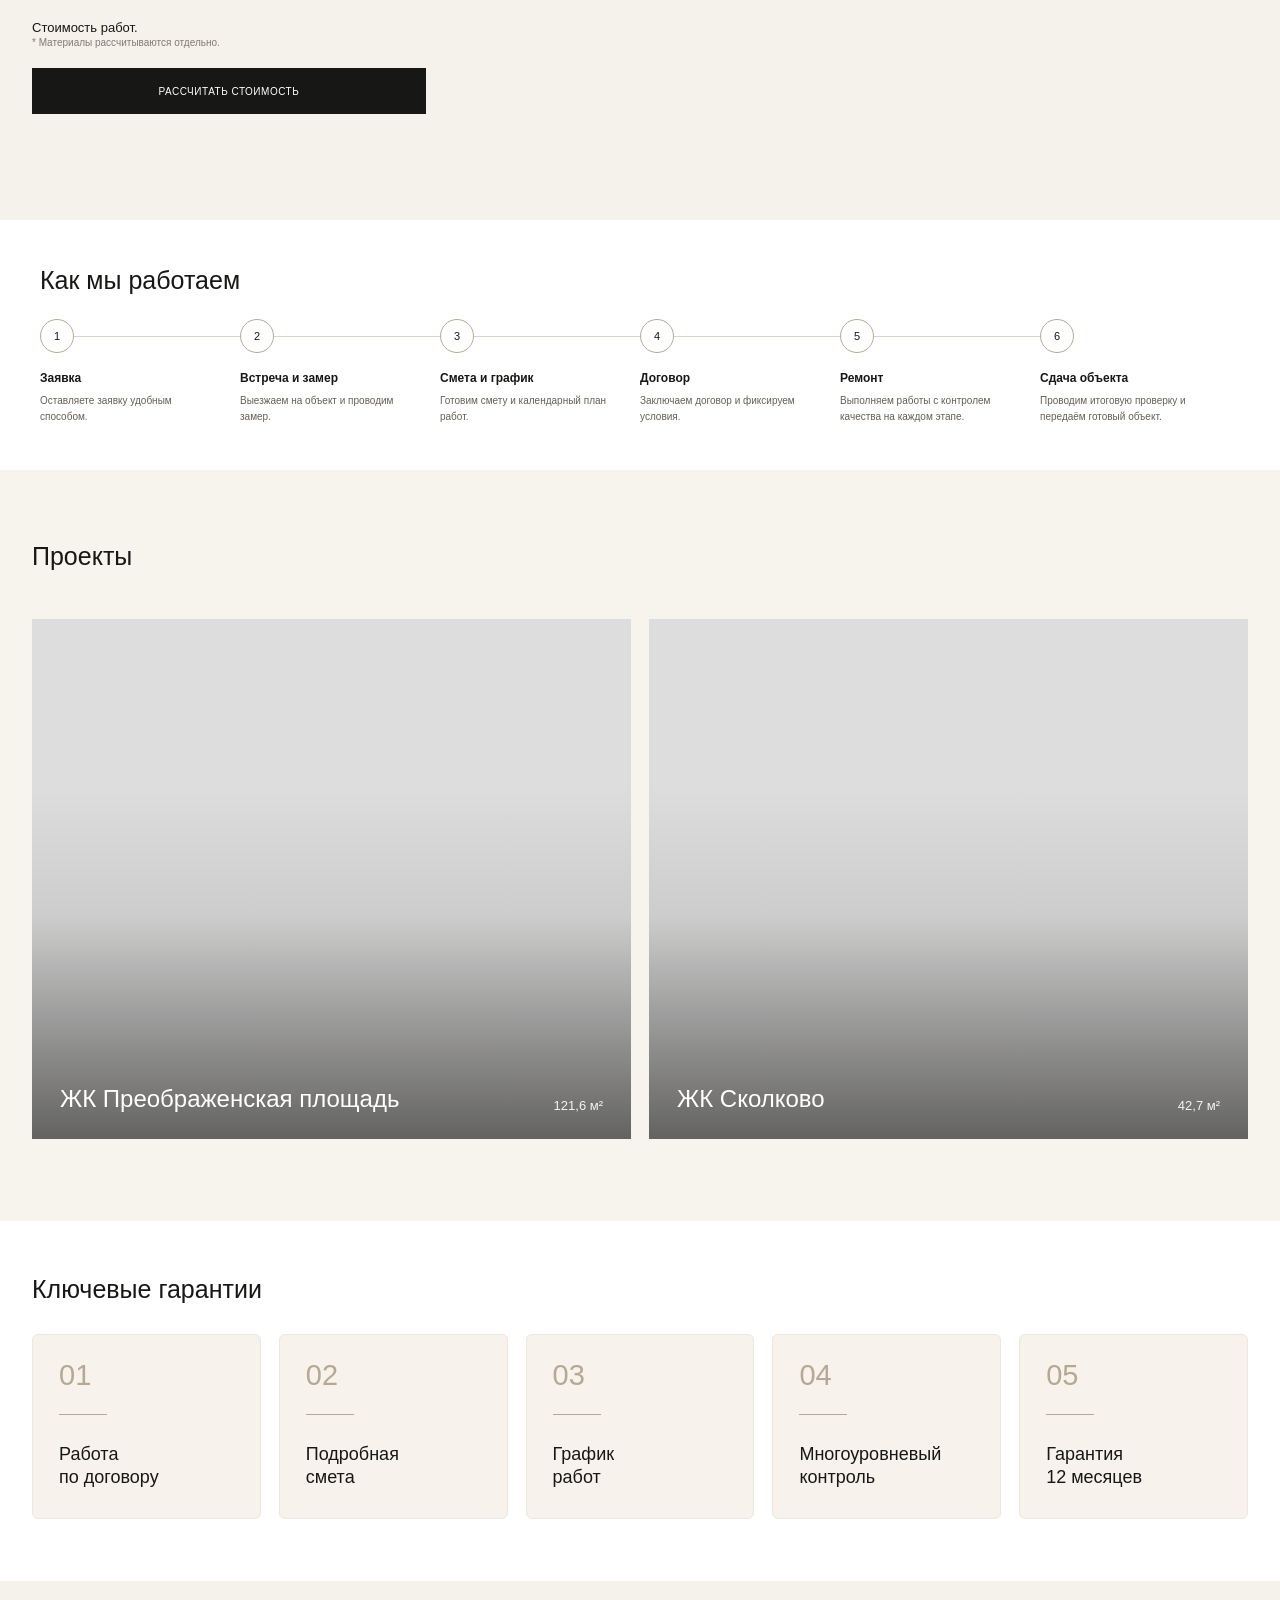
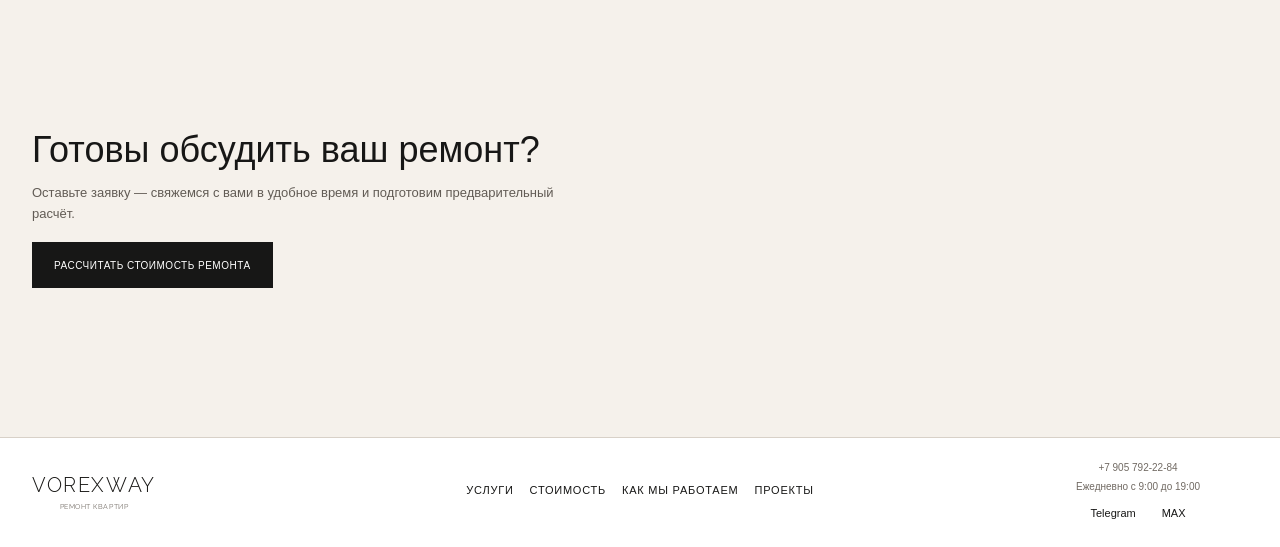
==== commit 9ddb53be: "Refine mobile footer and lock Raleway logo" ====
--- a/public/index.html
+++ b/public/index.html
@@ -205,11 +205,11 @@
 <a href="#price">Стоимость</a>
 <a href="#process">Как мы работаем</a>
 <a href="#projects">Проекты</a>
-<a href="#contacts">Контакты</a>
+
 </nav>
 <div class="footer-contact">
 <a href="tel:+79057922284">+7 905 792-22-84</a>
-<span>Ежедневно с 9:00 до 21:00</span>
+<span>Ежедневно с 9:00 до 19:00</span>
 <div>
 <a href="https://t.me/morozov_eg" rel="noopener noreferrer" target="_blank">Telegram</a>
 <span>MAX</span>
--- a/public/styles.css
+++ b/public/styles.css
@@ -1202,3 +1202,149 @@
     z-index:40!important;
   }
 }
+
+/* ===== VOREXWAY FINAL MOBILE FOOTER / RALeway ===== */
+
+/* Exact logo font */
+.brand,
+.brand__name{
+  font-family:"Raleway",Arial,sans-serif!important;
+}
+.brand__name{
+  display:block!important;
+  font-size:inherit!important;
+  font-weight:300!important;
+  line-height:1!important;
+  letter-spacing:.115em!important;
+}
+.brand__tagline{
+  font-family:"Raleway",Arial,sans-serif!important;
+  font-weight:400!important;
+  letter-spacing:.14em!important;
+}
+
+/* Mobile footer: centered composition */
+@media(max-width:640px){
+  footer{
+    padding:34px 0 calc(104px + env(safe-area-inset-bottom))!important;
+  }
+
+  .footer__grid{
+    display:flex!important;
+    flex-direction:column!important;
+    align-items:center!important;
+    justify-content:flex-start!important;
+    gap:30px!important;
+    text-align:center!important;
+  }
+
+  .footer__grid>.brand{
+    display:flex!important;
+    flex-direction:column!important;
+    align-items:center!important;
+    justify-content:center!important;
+    width:100%!important;
+    text-align:center!important;
+  }
+
+  .footer__grid>.brand .brand__name{
+    font-size:42px!important;
+    font-weight:300!important;
+    letter-spacing:.115em!important;
+    line-height:1!important;
+    margin:0!important;
+  }
+
+  .footer__grid>.brand .brand__tagline{
+    width:auto!important;
+    margin-top:15px!important;
+    font-size:11px!important;
+    line-height:1.25!important;
+    letter-spacing:.14em!important;
+    text-align:center!important;
+    color:#827b74!important;
+  }
+
+  .footer-nav{
+    display:flex!important;
+    flex-wrap:wrap!important;
+    justify-content:center!important;
+    align-items:center!important;
+    gap:20px 34px!important;
+    width:min(100%,520px)!important;
+    margin:8px auto 0!important;
+    text-align:center!important;
+  }
+
+  .footer-nav a{
+    font-size:13px!important;
+    letter-spacing:.12em!important;
+    text-align:center!important;
+  }
+
+  .footer-contact{
+    display:flex!important;
+    flex-direction:column!important;
+    align-items:center!important;
+    justify-content:center!important;
+    justify-self:center!important;
+    align-self:center!important;
+    min-width:0!important;
+    width:100%!important;
+    gap:10px!important;
+    text-align:center!important;
+    color:#77716b!important;
+  }
+
+  .footer-contact>a{
+    font-size:17px!important;
+    line-height:1.25!important;
+    font-weight:400!important;
+    color:#6f6a65!important;
+  }
+
+  .footer-contact>span{
+    font-size:15px!important;
+    line-height:1.4!important;
+    color:#77716b!important;
+  }
+
+  .footer-contact div{
+    display:flex!important;
+    justify-content:center!important;
+    align-items:center!important;
+    gap:48px!important;
+    width:100%!important;
+    margin-top:12px!important;
+  }
+
+  .footer-contact div a,
+  .footer-contact div span{
+    font-size:16px!important;
+    color:#171716!important;
+  }
+
+  /* Sticky CTA follows the site's black button style */
+  .mobile-fixed{
+    display:flex!important;
+    align-items:center!important;
+    justify-content:center!important;
+    position:fixed!important;
+    left:14px!important;
+    right:14px!important;
+    bottom:max(14px,env(safe-area-inset-bottom))!important;
+    width:auto!important;
+    min-height:52px!important;
+    padding:0 22px!important;
+    background:#171716!important;
+    color:#fff!important;
+    border:0!important;
+    border-radius:0!important;
+    box-shadow:none!important;
+    text-transform:uppercase!important;
+    font-size:11px!important;
+    font-weight:400!important;
+    letter-spacing:.08em!important;
+    z-index:40!important;
+  }
+}
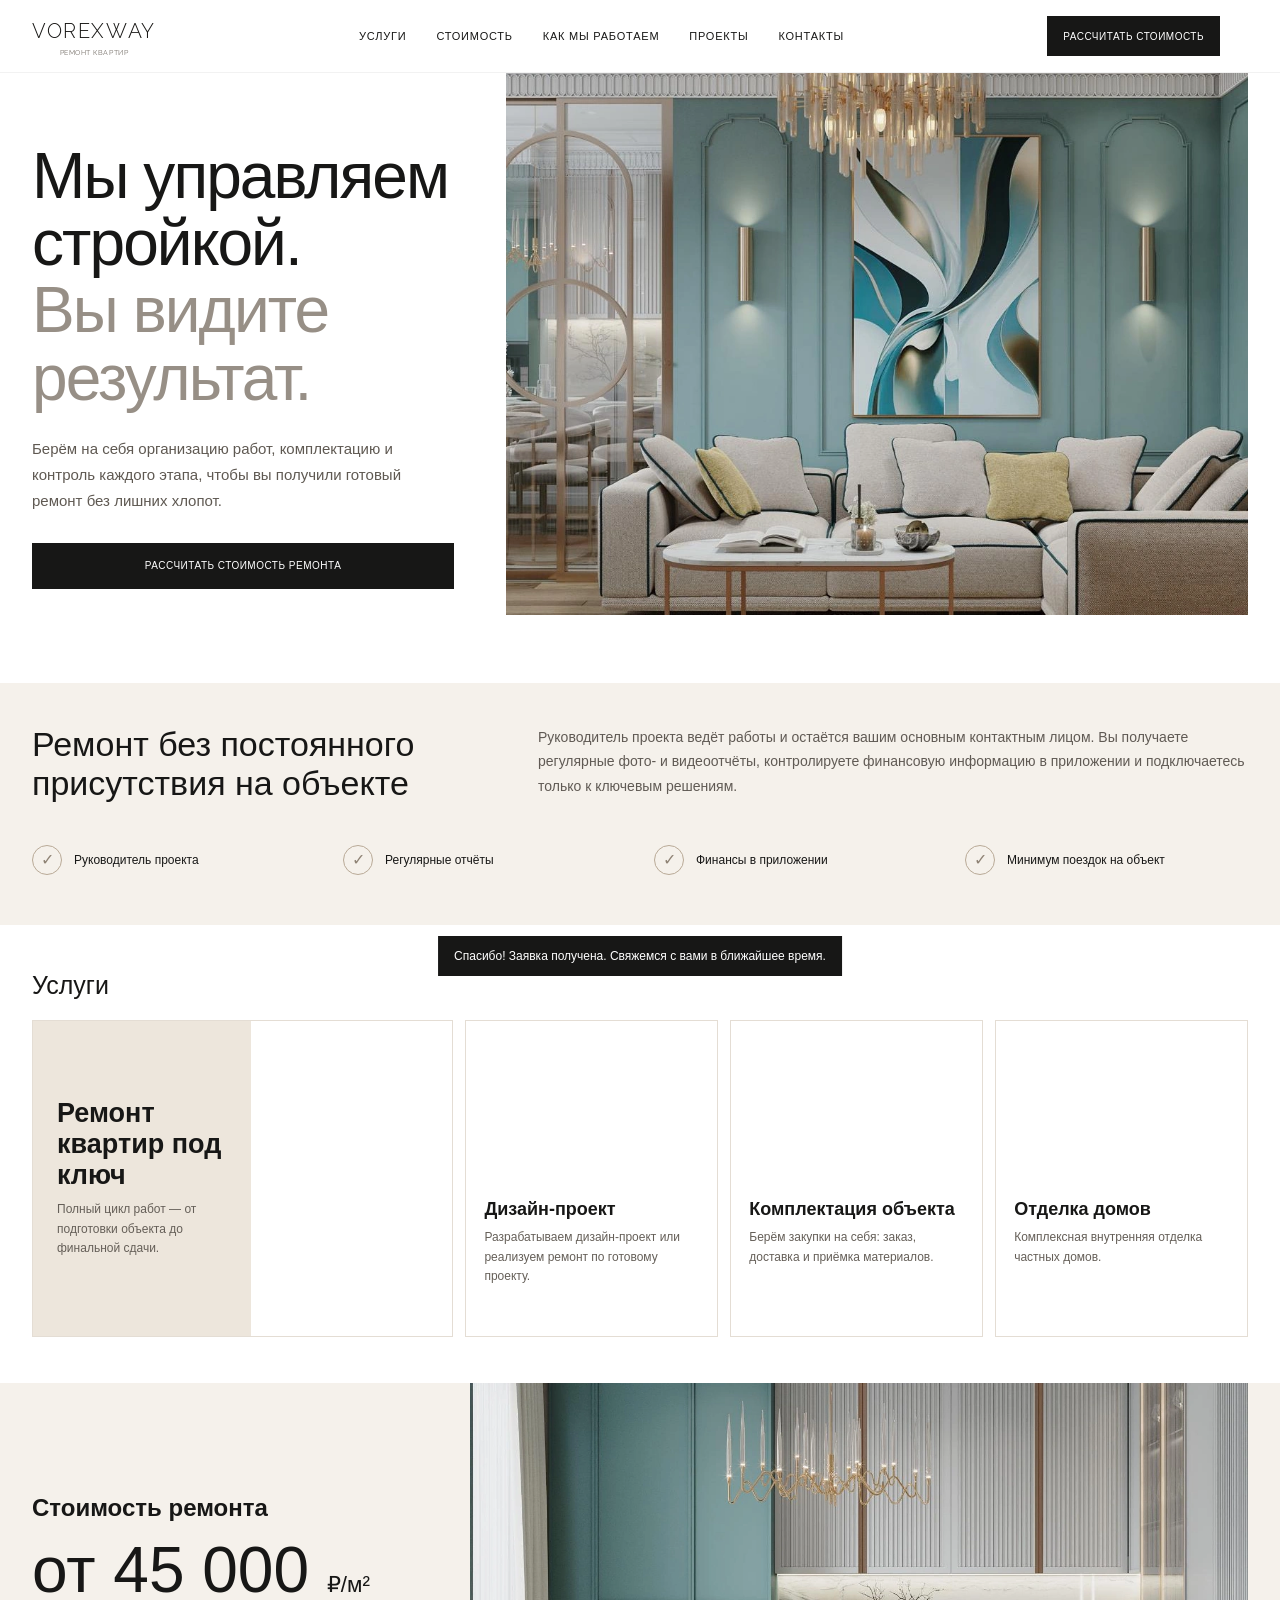
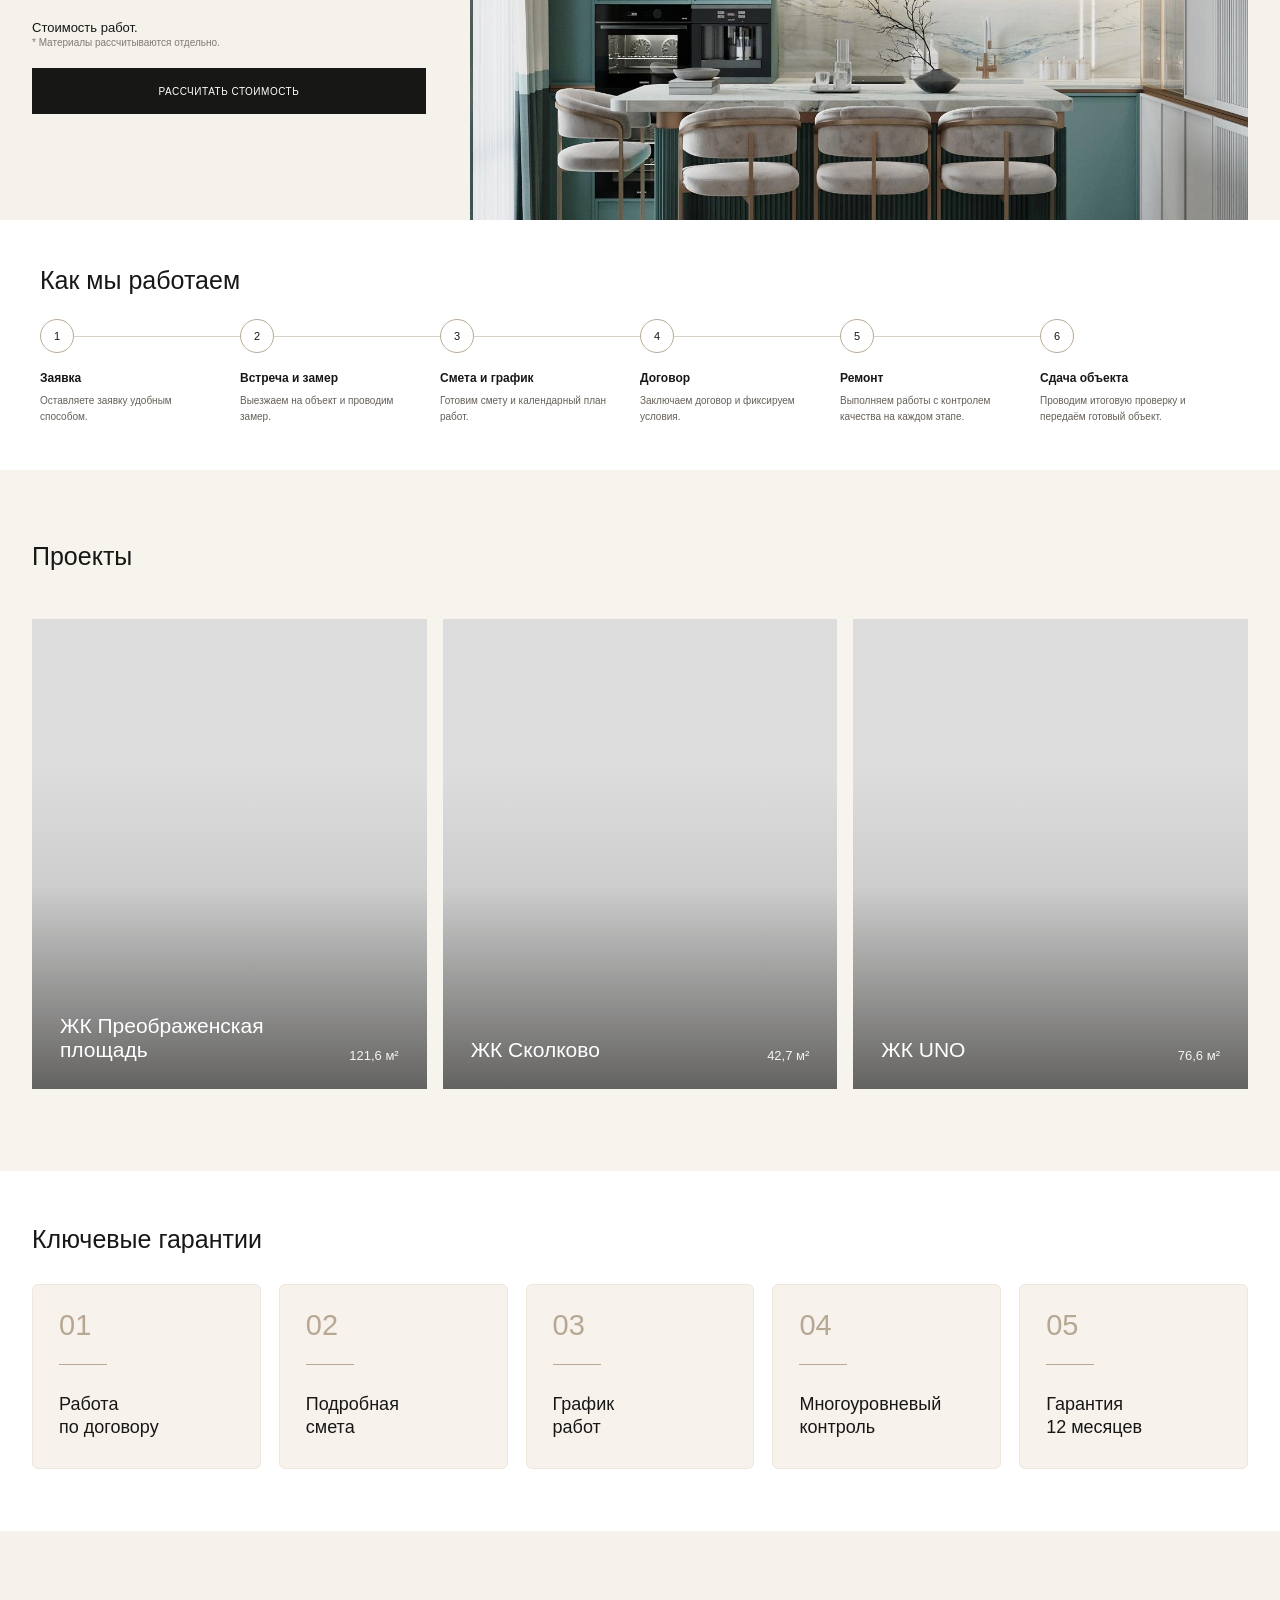
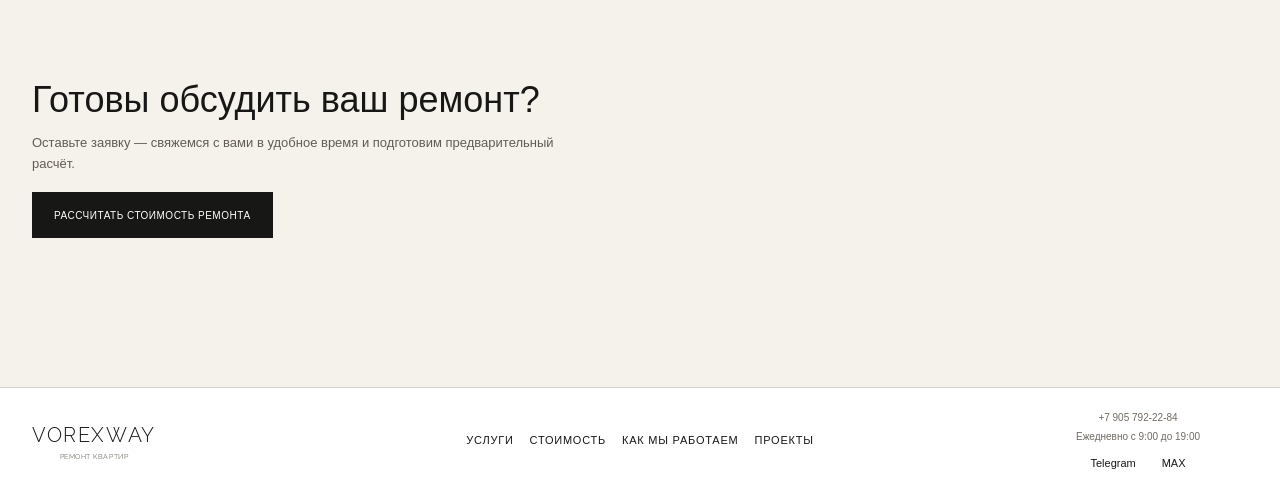
==== commit 94c22a72: "Add ЖК UNO project gallery" ====
--- a/public/index.html
+++ b/public/index.html
@@ -151,6 +151,14 @@
 <span>42,7 м²</span>
 </span>
 </button>
+<button aria-label="Открыть проект ЖК UNO" class="project-card-v7 js-project" data-project="uno">
+<img alt="ЖК UNO — кухня-гостиная" decoding="async" height="1599" loading="lazy" src="assets/projects/uno/01.jpg" width="1999"/>
+<span class="project-card-v7__shade"></span>
+<span class="project-card-v7__caption">
+<strong>ЖК UNO</strong>
+<span>76,6 м²</span>
+</span>
+</button>
 </div>
 </div>
 </section>
--- a/public/styles.css
+++ b/public/styles.css
@@ -1348,3 +1348,33 @@
     z-index:40!important;
   }
 }
+
+/* ===== VOREXWAY PROJECTS UNO GRID ===== */
+@media(min-width:981px){
+  .project-grid-v7{
+    grid-template-columns:repeat(3,minmax(0,1fr))!important;
+    gap:16px!important;
+  }
+  .project-card-v7{
+    height:470px!important;
+  }
+  .project-card-v7__caption strong{
+    font-size:21px!important;
+  }
+}
+@media(max-width:980px) and (min-width:641px){
+  .project-grid-v7{
+    grid-template-columns:repeat(2,minmax(0,1fr))!important;
+  }
+  .project-card-v7:last-child{
+    grid-column:1/-1;
+  }
+}
+@media(max-width:640px){
+  .project-grid-v7{
+    grid-template-columns:1fr!important;
+  }
+  .project-card-v7{
+    height:430px!important;
+  }
+}
